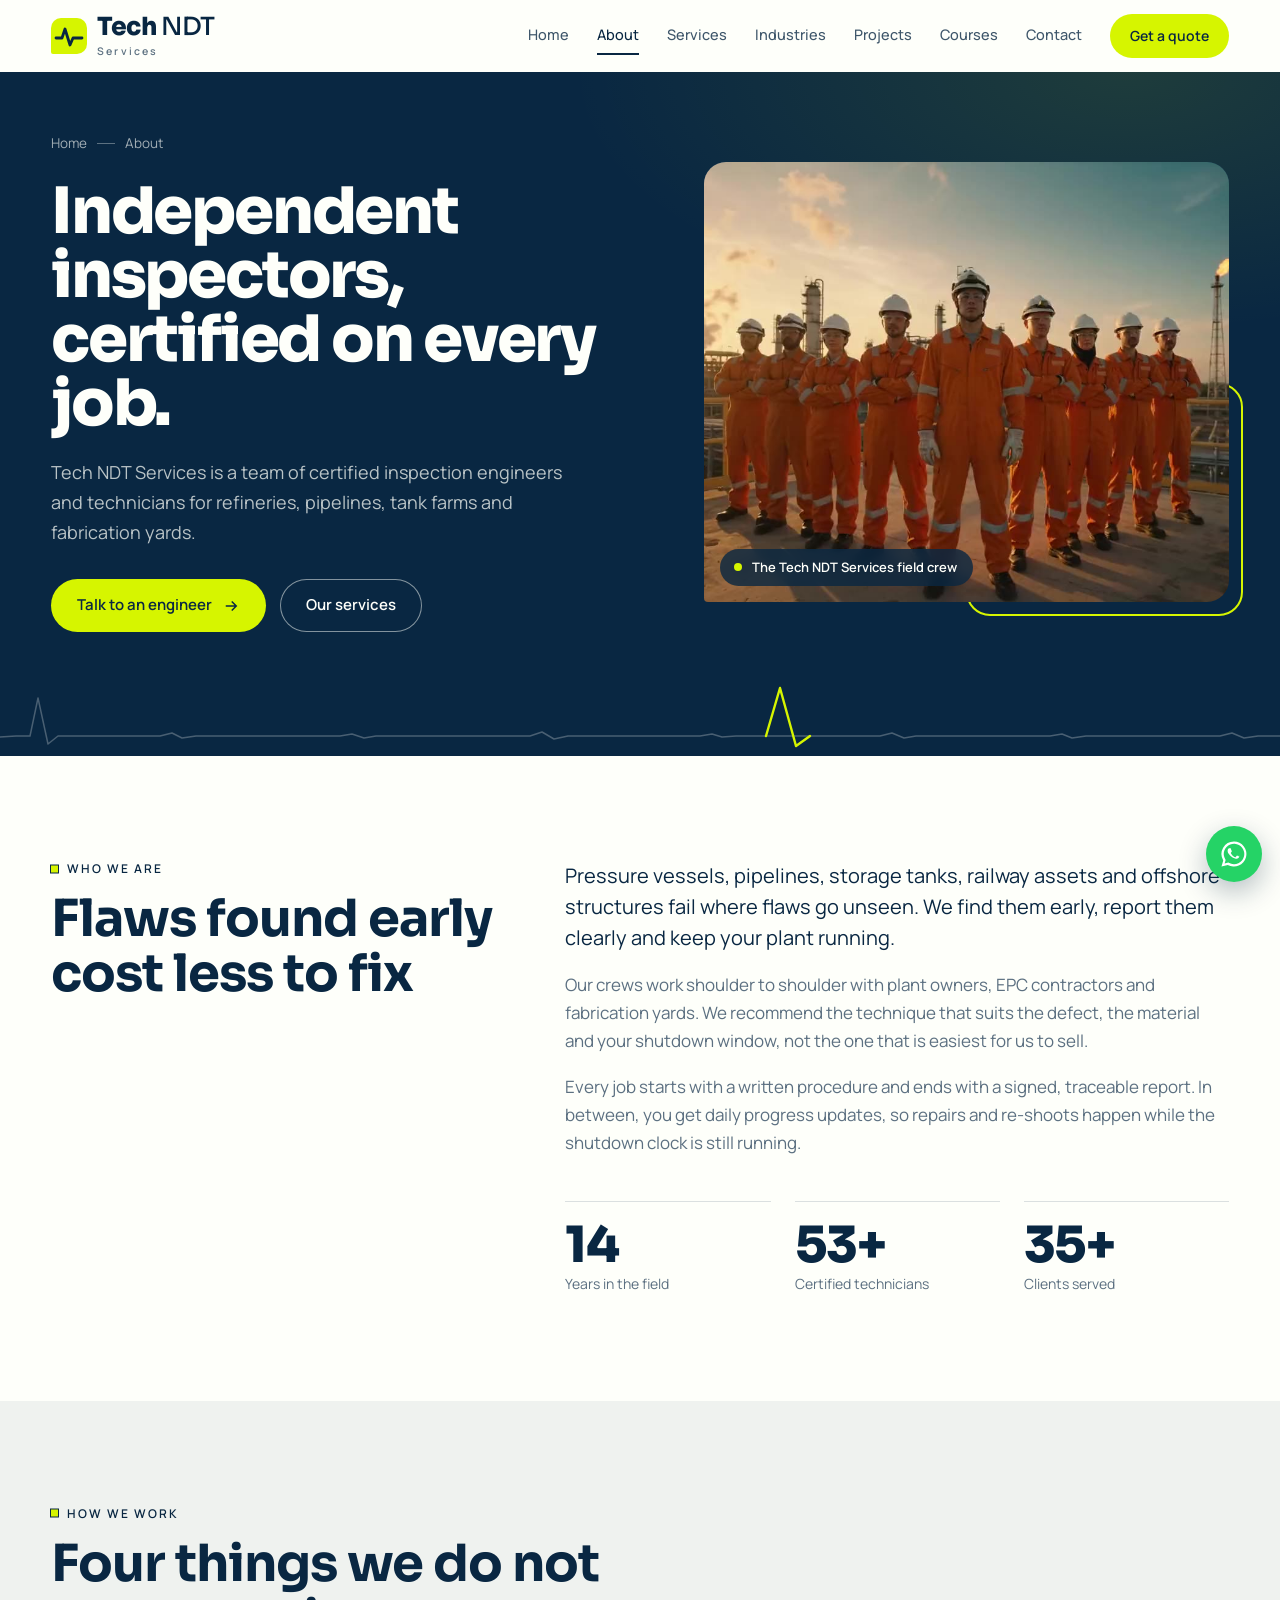
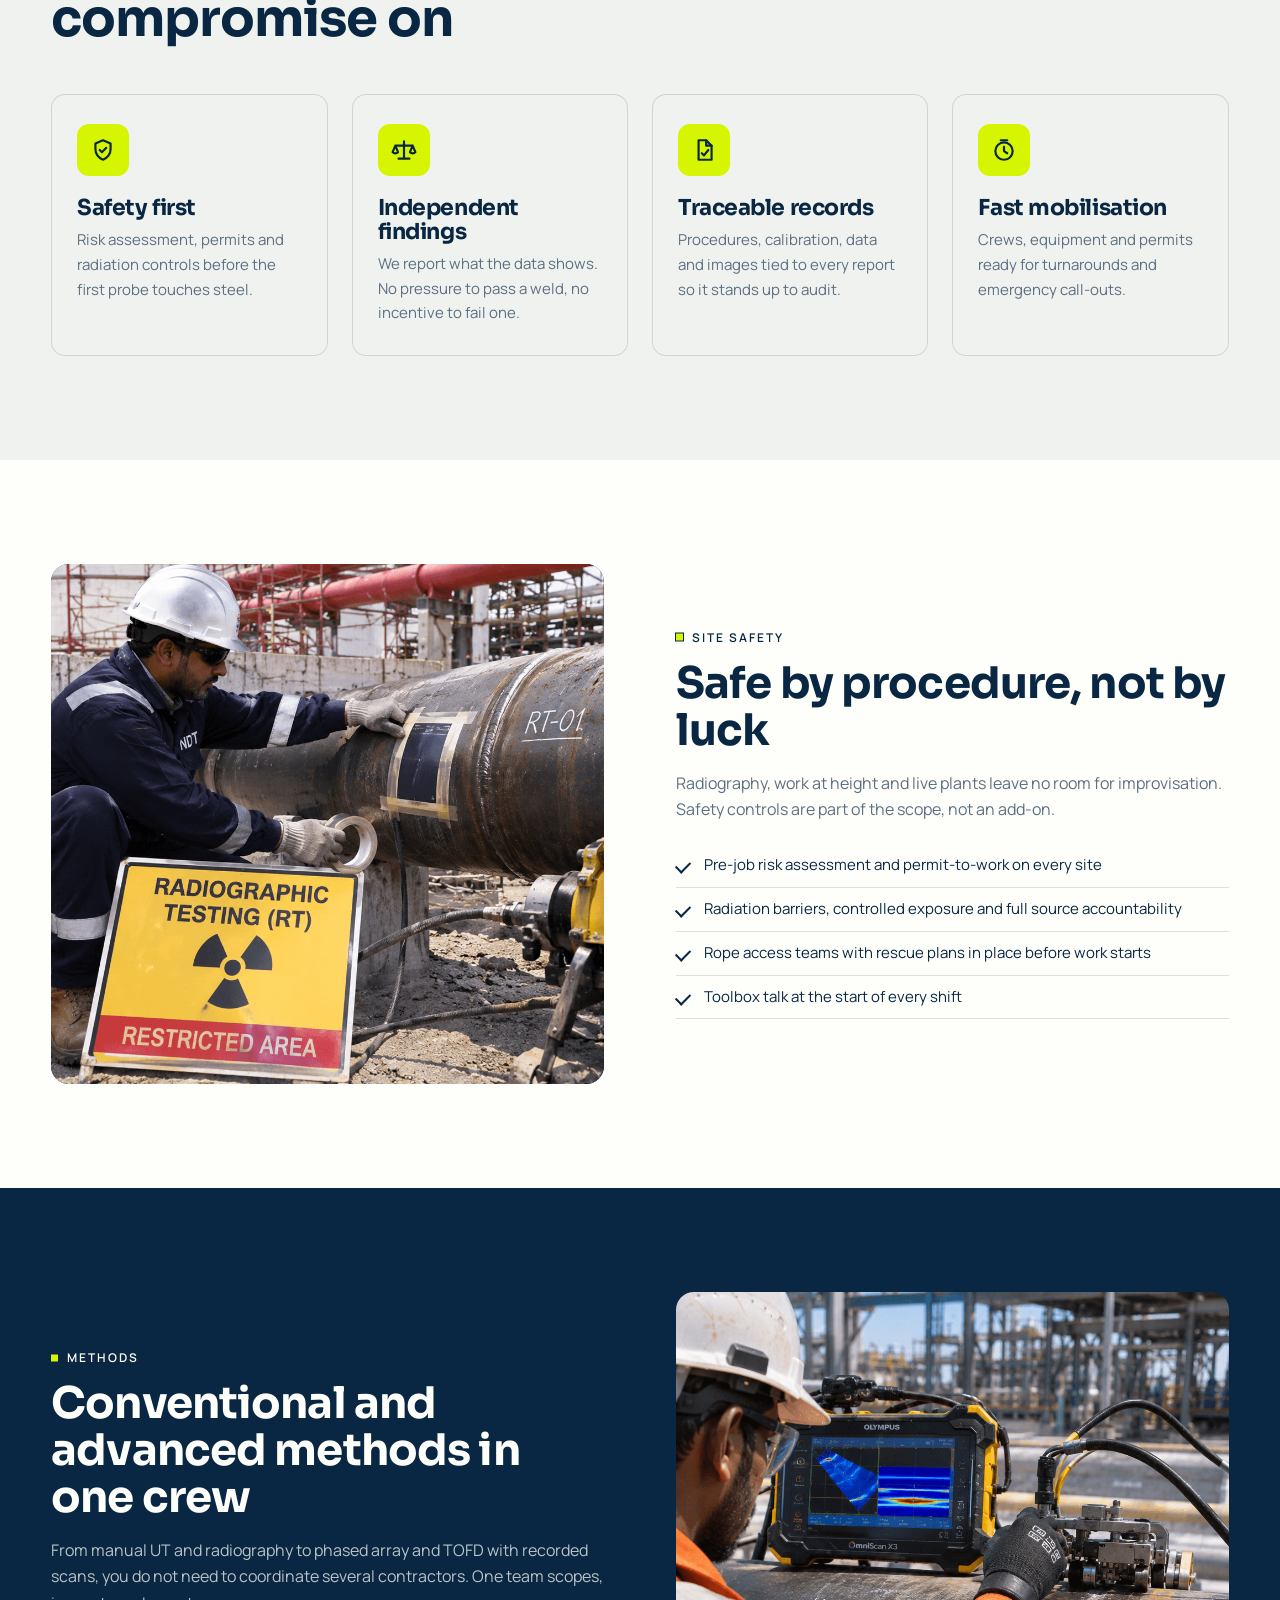
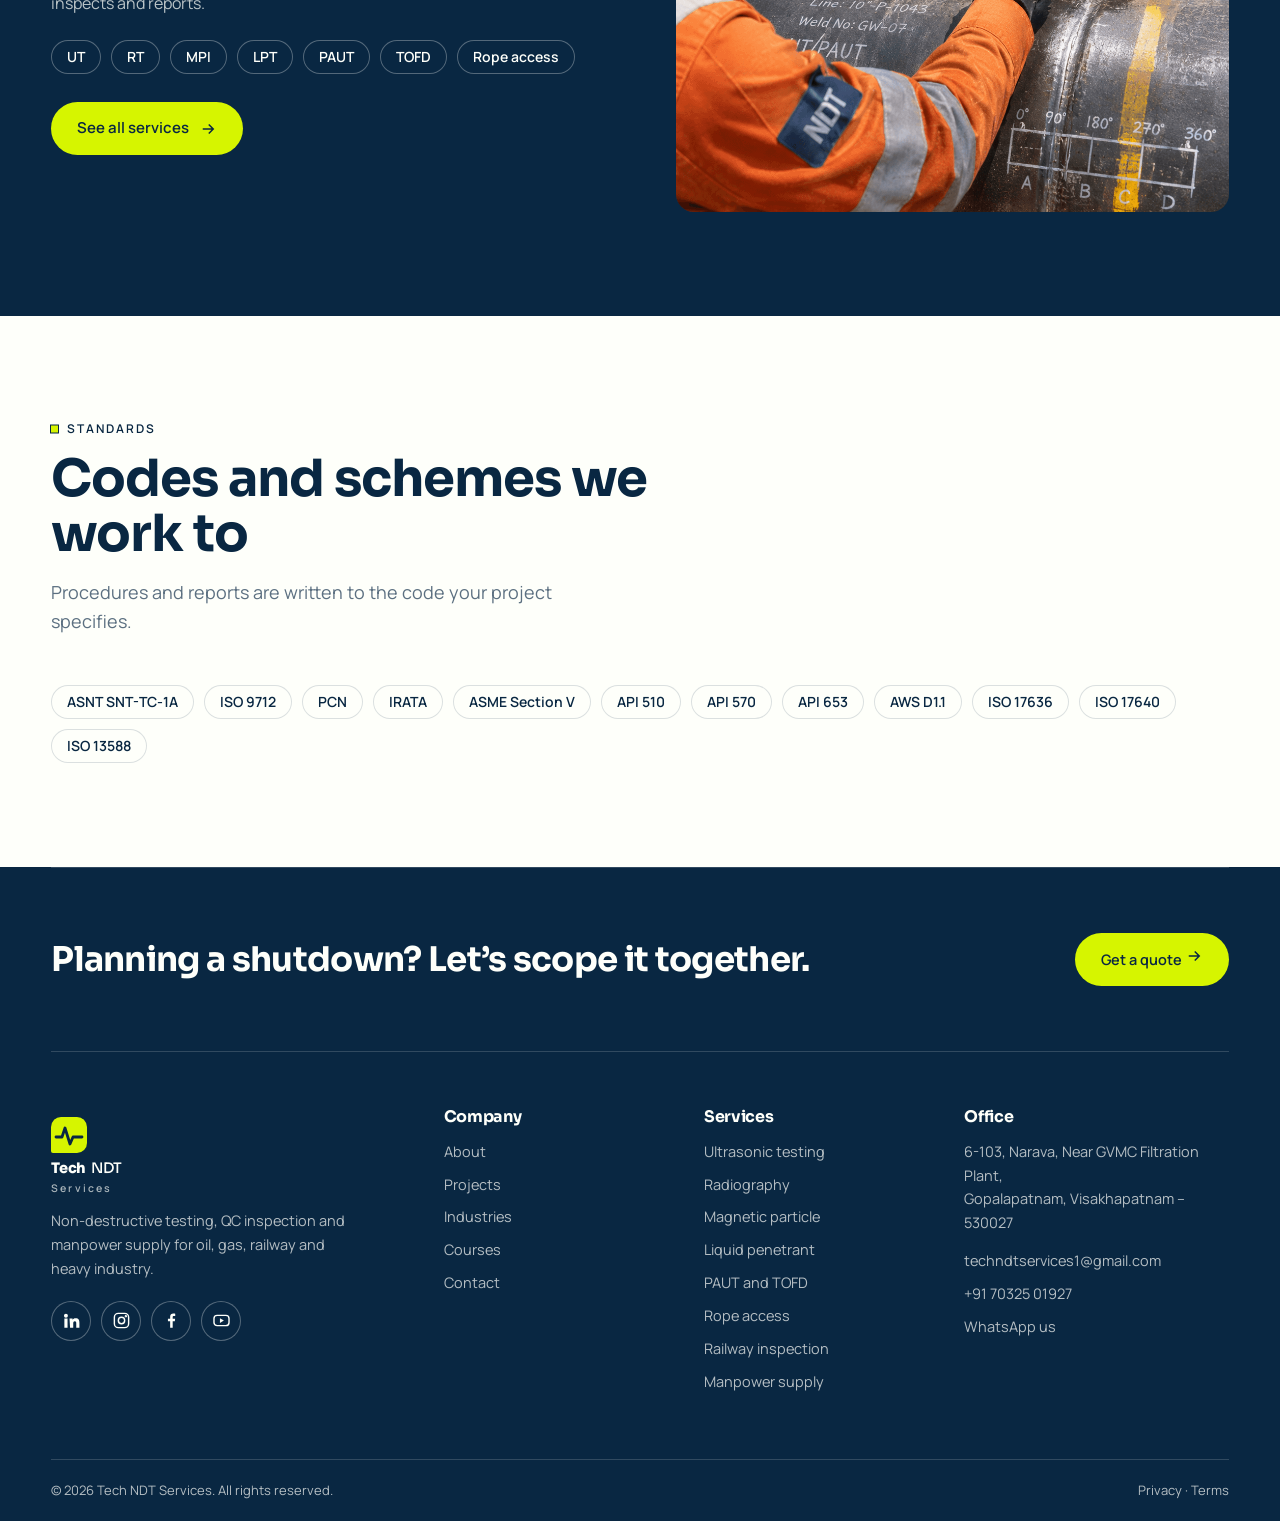
==== about.html @ c0dad872 "Add files via upload" ====
<!DOCTYPE html>
<html lang="en">
<head>
<meta charset="UTF-8">
<meta name="viewport" content="width=device-width, initial-scale=1">
<title>About | Tech NDT Services</title>
<meta name="description" content="Tech NDT Services is a team of certified NDT inspectors serving refineries, pipelines, tanks and fabrication yards across India.">
<link rel="preconnect" href="https://fonts.googleapis.com"><link rel="preconnect" href="https://fonts.gstatic.com" crossorigin>
<link href="https://fonts.googleapis.com/css2?family=Sora:wght@500;600;700;800&family=Manrope:wght@400;500;600;700&display=swap" rel="stylesheet">
<link rel="icon" type="image/svg+xml" href="assets/logo-mark.svg">
<link rel="stylesheet" href="styles.css">
<link rel="stylesheet" href="pages.css">
</head>
<body class="inner">
<header class="header" id="header">
  <div class="container header__in">
    <a href="index.html" class="logo" aria-label="Tech NDT Services"><svg class="logo__mark" viewBox="0 0 36 36" aria-hidden="true"><path d="M5 20h6l3-9 5 16 3-7h9"/></svg><span class="logo__t"><span class="logo__n">Tech<b>NDT</b></span><small>Services</small></span></a>
    <div class="nav__scrim" id="scrim"></div>
    <nav class="nav" id="nav" aria-label="Main"><div class="nav__top">Menu</div><a href="index.html">Home</a><a href="about.html" class="active">About</a><a href="services.html">Services</a><a href="industries.html">Industries</a><a href="projects.html">Projects</a><a href="courses.html">Courses</a><a href="contact.html">Contact</a><div class="nav__foot"><a class="btn" href="https://wa.me/917032501927?text=Hello%20Tech%20NDT%20Services%2C%20I%20would%20like%20a%20quote%20for%20an%20NDT%20inspection.%20Please%20contact%20me%20to%20discuss%20the%20scope." target="_blank" rel="noopener"><svg viewBox="0 0 24 24" aria-hidden="true"><path d="M12 2a10 10 0 0 0-8.6 15.1L2 22l5-1.3A10 10 0 1 0 12 2zm0 18.2a8.2 8.2 0 0 1-4.2-1.2l-.3-.2-3 .8.8-2.9-.2-.3A8.2 8.2 0 1 1 12 20.2zm4.5-6.1c-.2-.1-1.5-.7-1.7-.8-.2-.1-.4-.1-.6.1l-.8 1c-.1.2-.3.2-.5.1-.7-.4-1.5-.7-2.3-1.6-.6-.7-1-1.4-1.1-1.6-.1-.2 0-.4.1-.5l.4-.5c.1-.1.2-.3.2-.4.1-.2 0-.3 0-.4l-.8-1.8c-.2-.5-.4-.4-.6-.4h-.5c-.2 0-.4.1-.6.3-.2.2-.8.8-.8 1.9s.8 2.2.9 2.3c.1.2 1.6 2.4 3.9 3.4 1.4.6 1.9.6 2.6.5.4-.1 1.5-.6 1.7-1.2.2-.6.2-1.1.1-1.2l-.5-.3z"/></svg> Chat on WhatsApp</a><a class="nav__call" href="tel:+917032501927">Call +91 70325 01927</a><small>Visakhapatnam. Mon to Sat, 9:00 to 18:00</small></div></nav>
    <a href="https://wa.me/917032501927?text=Hello%20Tech%20NDT%20Services%2C%20I%20would%20like%20a%20quote%20for%20an%20NDT%20inspection.%20Please%20contact%20me%20to%20discuss%20the%20scope." target="_blank" rel="noopener" class="btn btn--sm">Get a quote</a>
    <button class="burger" id="burger" aria-label="Open menu" aria-expanded="false" aria-controls="nav"><span></span><span></span><span></span></button>
  </div>
</header>
<section class="pg dark">
  <div class="container pg__in">
    <div>
      <nav class="crumbs" aria-label="Breadcrumb"><a href="index.html">Home</a><i></i><span>About</span></nav>
      <h1>Independent inspectors, certified on every job.</h1>
      <p class="lead">Tech NDT Services is a team of certified inspection engineers and technicians for refineries, pipelines, tank farms and fabrication yards.</p>
      <div class="pg__cta"><a href="https://wa.me/917032501927?text=Hello%20Tech%20NDT%20Services%2C%20I%20would%20like%20to%20talk%20to%20an%20engineer%20about%20our%20inspection%20requirement." target="_blank" rel="noopener" class="btn">Talk to an engineer <svg viewBox="0 0 24 24"><path d="M5 12h14M13 6l6 6-6 6"/></svg></a><a href="services.html" class="btn btn--ghost">Our services</a></div>
    </div>
    <figure class="pg__media"><div class="pg__img"><img src="assets/hero-poster.jpg" alt="The Tech NDT Services field crew in orange coveralls on a refinery platform" style="--pos:center 40%"></div><figcaption>The Tech NDT Services field crew</figcaption></figure>
  </div>
  <svg class="pg__wave" viewBox="0 0 1440 76" preserveAspectRatio="xMidYMax slice" aria-hidden="true">
    <path class="base" pathLength="1" d="M0 56 L60 56 L70 54 L80 57 L96 56 L110 56 L118 18 L128 64 L138 56 L240 56 L252 53 L262 58 L276 56 L420 56 L432 54 L444 58 L456 56 L610 56 L622 52 L634 59 L648 56 L780 56 L792 54 L802 57 L816 56 L960 56 L972 53 L984 58 L996 56 L1130 56 L1142 54 L1152 58 L1166 56 L1300 56 L1312 53 L1324 58 L1338 56 L1440 56"/>
    <path class="spike" pathLength="1" d="M846 56 L860 8 L876 66 L890 56"/>
  </svg>
</section>

<section>
  <div class="container story">
    <div class="story__h"><span class="eyebrow">Who we are</span><h2>Flaws found early cost less to fix</h2></div>
    <div class="prose">
      <p>Pressure vessels, pipelines, storage tanks, railway assets and offshore structures fail where flaws go unseen. We find them early, report them clearly and keep your plant running.</p>
      <p>Our crews work shoulder to shoulder with plant owners, EPC contractors and fabrication yards. We recommend the technique that suits the defect, the material and your shutdown window, not the one that is easiest for us to sell.</p>
      <p>Every job starts with a written procedure and ends with a signed, traceable report. In between, you get daily progress updates, so repairs and re-shoots happen while the shutdown clock is still running.</p>
      <div class="facts">
        <div><b data-count="15">0</b><span>Years in the field</span></div>
        <div><b data-count="60" data-suffix="+">0</b><span>Certified technicians</span></div>
        <div><b data-count="40" data-suffix="+">0</b><span>Clients served</span></div>
      </div>
    </div>
  </div>
</section>

<section class="soft">
  <div class="container">
    <div class="sec-head"><div><span class="eyebrow">How we work</span><h2>Four things we do not compromise on</h2></div></div>
    <div class="vals">
      <article class="val"><div class="val__ic"><svg viewBox="0 0 24 24"><path d="M12 3l7 3v5c0 5-3 8-7 10-4-2-7-5-7-10V6z"/><path d="M9 12l2 2 4-4"/></svg></div><h3>Safety first</h3><p>Risk assessment, permits and radiation controls before the first probe touches steel.</p></article>
      <article class="val"><div class="val__ic"><svg viewBox="0 0 24 24"><path d="M12 4v16M7 20h10M4 8h16M4 8l-2.5 6a3.5 3.5 0 0 0 5 0zM20 8l-2.5 6a3.5 3.5 0 0 0 5 0z"/></svg></div><h3>Independent findings</h3><p>We report what the data shows. No pressure to pass a weld, no incentive to fail one.</p></article>
      <article class="val"><div class="val__ic"><svg viewBox="0 0 24 24"><path d="M7 3h7l5 5v13H7z"/><path d="M14 3v5h5M10 15l2 2 4-5"/></svg></div><h3>Traceable records</h3><p>Procedures, calibration, data and images tied to every report so it stands up to audit.</p></article>
      <article class="val"><div class="val__ic"><svg viewBox="0 0 24 24"><circle cx="12" cy="13" r="8"/><path d="M12 9v4l3 2M9 3h6"/></svg></div><h3>Fast mobilisation</h3><p>Crews, equipment and permits ready for turnarounds and emergency call-outs.</p></article>
    </div>
  </div>
</section>

<section>
  <div class="container split">
    <div class="split__img"><img src="assets/service-2.png" alt="Inspector placing film on a pipe weld beside a radiographic testing restricted-area sign" loading="lazy" style="--pos:center"></div>
    <div>
      <span class="eyebrow">Site safety</span>
      <h2>Safe by procedure, not by luck</h2>
      <p>Radiography, work at height and live plants leave no room for improvisation. Safety controls are part of the scope, not an add-on.</p>
      <ul class="ticks" style="margin-top:22px">
        <li>Pre-job risk assessment and permit-to-work on every site</li>
        <li>Radiation barriers, controlled exposure and full source accountability</li>
        <li>Rope access teams with rescue plans in place before work starts</li>
        <li>Toolbox talk at the start of every shift</li>
      </ul>
    </div>
  </div>
</section>

<section class="dark">
  <div class="container split split--rev">
    <div class="split__img"><img src="assets/project-2.png" alt="Technician reviewing phased array scan data beside a crawler on a pipe weld" loading="lazy" style="--pos:center 35%"></div>
    <div>
      <span class="eyebrow">Methods</span>
      <h2>Conventional and advanced methods in one crew</h2>
      <p>From manual UT and radiography to phased array and TOFD with recorded scans, you do not need to coordinate several contractors. One team scopes, inspects and reports.</p>
      <div class="chips"><span class="chip">UT</span><span class="chip">RT</span><span class="chip">MPI</span><span class="chip">LPT</span><span class="chip">PAUT</span><span class="chip">TOFD</span><span class="chip">Rope access</span></div>
      <p style="margin-top:28px"><a href="services.html" class="btn">See all services <svg viewBox="0 0 24 24"><path d="M5 12h14M13 6l6 6-6 6"/></svg></a></p>
    </div>
  </div>
</section>

<section>
  <div class="container">
    <div class="sec-head"><div><span class="eyebrow">Standards</span><h2>Codes and schemes we work to</h2><p class="lead">Procedures and reports are written to the code your project specifies.</p></div></div>
    <div class="chips">
      <span class="chip">ASNT SNT-TC-1A</span><span class="chip">ISO 9712</span><span class="chip">PCN</span><span class="chip">IRATA</span>
      <span class="chip">ASME Section V</span><span class="chip">API 510</span><span class="chip">API 570</span><span class="chip">API 653</span>
      <span class="chip">AWS D1.1</span><span class="chip">ISO 17636</span><span class="chip">ISO 17640</span><span class="chip">ISO 13588</span>
    </div>
  </div>
</section>

<footer class="footer">
  <div class="container">
    <div class="footer__cta"><h3>Planning a shutdown? Let’s scope it together.</h3><a href="https://wa.me/917032501927?text=Hello%20Tech%20NDT%20Services%2C%20I%20would%20like%20a%20quote%20for%20an%20NDT%20inspection.%20Please%20contact%20me%20to%20discuss%20the%20scope." target="_blank" rel="noopener" class="btn">Get a quote <svg viewBox="0 0 24 24"><path d="M5 12h14M13 6l6 6-6 6"/></svg></a></div>
    <div class="footer__in">
      <div><a href="index.html" class="logo" aria-label="Tech NDT Services"><svg class="logo__mark" viewBox="0 0 36 36" aria-hidden="true"><path d="M5 20h6l3-9 5 16 3-7h9"/></svg><span class="logo__t"><span class="logo__n">Tech<b>NDT</b></span><small>Services</small></span></a><p>Non-destructive testing, QC inspection and manpower supply for oil, gas, railway and heavy industry.</p><div class="soc"><a href="#" data-social="linkedin" target="_blank" rel="noopener" aria-label="LinkedIn"><svg viewBox="0 0 24 24"><path d="M4.98 3.5a2.5 2.5 0 1 1 0 5 2.5 2.5 0 0 1 0-5zM3 9.5h4V21H3zM9.5 9.5h3.8v1.6c.6-1 1.9-1.9 3.9-1.9 4 0 4.8 2.6 4.8 6V21h-4v-5.1c0-1.3 0-2.9-1.8-2.9s-2 1.4-2 2.8V21h-4z"/></svg></a><a href="#" data-social="instagram" target="_blank" rel="noopener" aria-label="Instagram"><svg class="s" viewBox="0 0 24 24"><rect x="3" y="3" width="18" height="18" rx="5"/><circle cx="12" cy="12" r="4"/><circle cx="17.5" cy="6.5" r=".6" fill="currentColor"/></svg></a><a href="#" data-social="facebook" target="_blank" rel="noopener" aria-label="Facebook"><svg viewBox="0 0 24 24"><path d="M13.5 21v-8h2.7l.4-3.2h-3.1V7.8c0-.9.3-1.5 1.6-1.5h1.6V3.4c-.3 0-1.3-.1-2.4-.1-2.4 0-4 1.4-4 4.1v2.4H7.5V13h2.8v8z"/></svg></a><a href="#" data-social="youtube" target="_blank" rel="noopener" aria-label="YouTube"><svg class="s" viewBox="0 0 24 24"><rect x="2.5" y="5.5" width="19" height="13" rx="4"/><path d="M10 9l5 3-5 3z" fill="currentColor" stroke="none"/></svg></a></div></div>
      <div><h4>Company</h4><a href="about.html">About</a><a href="projects.html">Projects</a><a href="industries.html">Industries</a><a href="courses.html">Courses</a><a href="contact.html">Contact</a></div>
      <div><h4>Services</h4><a href="services.html#ut">Ultrasonic testing</a><a href="services.html#rt">Radiography</a><a href="services.html#mpi">Magnetic particle</a><a href="services.html#lpt">Liquid penetrant</a><a href="services.html#paut">PAUT and TOFD</a><a href="services.html#rope">Rope access</a><a href="services.html#railway">Railway inspection</a><a href="services.html#manpower">Manpower supply</a></div>
      <div><h4>Office</h4><p>6-103, Narava, Near GVMC Filtration Plant,<br>Gopalapatnam, Visakhapatnam – 530027</p><p><a href="mailto:techndtservices1@gmail.com">techndtservices1@gmail.com</a><a href="tel:+917032501927">+91 70325 01927</a><a href="https://wa.me/917032501927?text=Hello%20Tech%20NDT%20Services%2C%20I%20would%20like%20to%20enquire." target="_blank" rel="noopener">WhatsApp us</a></p></div>
    </div>
    <div class="footer__bot"><span>&copy; <span id="yr"></span> Tech NDT Services. All rights reserved.</span><span>Privacy &middot; Terms</span></div>
  </div>
</footer>
<a class="wa" href="https://wa.me/917032501927?text=Hello%20Tech%20NDT%20Services%2C%20I%20would%20like%20to%20enquire." target="_blank" rel="noopener" aria-label="Chat on WhatsApp"><svg viewBox="0 0 24 24" aria-hidden="true"><path d="M12 2a10 10 0 0 0-8.6 15.1L2 22l5-1.3A10 10 0 1 0 12 2zm0 18.2a8.2 8.2 0 0 1-4.2-1.2l-.3-.2-3 .8.8-2.9-.2-.3A8.2 8.2 0 1 1 12 20.2zm4.5-6.1c-.2-.1-1.5-.7-1.7-.8-.2-.1-.4-.1-.6.1l-.8 1c-.1.2-.3.2-.5.1-.7-.4-1.5-.7-2.3-1.6-.6-.7-1-1.4-1.1-1.6-.1-.2 0-.4.1-.5l.4-.5c.1-.1.2-.3.2-.4.1-.2 0-.3 0-.4l-.8-1.8c-.2-.5-.4-.4-.6-.4h-.5c-.2 0-.4.1-.6.3-.2.2-.8.8-.8 1.9s.8 2.2.9 2.3c.1.2 1.6 2.4 3.9 3.4 1.4.6 1.9.6 2.6.5.4-.1 1.5-.6 1.7-1.2.2-.6.2-1.1.1-1.2l-.5-.3z"/></svg></a>
<script src="page.js"></script>
</body>
</html>
---- styles.css ----
/* PHOTOS: image paths are in index.html (<img src="assets/...">). Images always fill their box (cover).
   Focal point: add style="--pos:center top" on the <img>. */
/* NDT Tech — three colours: ink (navy), signal orange (from the crew's coveralls), paper.
   Photos: drop files into /assets with these names — about-1.jpg, about-2.jpg, project-1..3.jpg, insight-1..3.jpg */
:root{--ink:#092742;--or:#D6F500;--paper:#FEFFFA;
--line:color-mix(in srgb,var(--ink) 14%,transparent);--mut:color-mix(in srgb,var(--ink) 66%,var(--paper));
--hh:72px;--h:'Sora',system-ui,sans-serif;--b:'Manrope',system-ui,sans-serif}
*{box-sizing:border-box;margin:0;padding:0}
html{scroll-behavior:smooth}
body{font-family:var(--b);color:var(--ink);background:var(--paper);line-height:1.65;-webkit-font-smoothing:antialiased}
img,video{max-width:100%;display:block}a{color:inherit;text-decoration:none}ul,ol{list-style:none}
button{font:inherit;cursor:pointer;border:0;background:none;color:inherit}
:focus-visible{outline:2px solid var(--or);outline-offset:3px}
.container{width:min(1180px,92%);margin-inline:auto}
h1,h2,h3,h4{font-family:var(--h);line-height:1.08;letter-spacing:-.02em;font-weight:700}
h2{font-size:clamp(32px,4vw,52px)}h3{font-size:22px}
section{padding:104px 0}
.lead{font-size:18px;color:var(--mut);max-width:560px;margin-top:16px}
.dark{background:var(--ink);color:var(--paper)}.dark .lead,.dark p{color:color-mix(in srgb,var(--paper) 72%,var(--ink))}

.btn{display:inline-flex;align-items:center;gap:10px;background:var(--or);color:var(--ink);font-weight:600;font-size:15px;padding:14px 26px;border-radius:999px;transition:.25s}
.btn svg{width:18px;height:18px;fill:none;stroke:currentColor;stroke-width:2;transition:.25s}
.btn:hover{background:var(--ink);color:var(--paper)}.dark .btn:hover,.hero .btn:hover,.footer .btn:hover{background:var(--paper);color:var(--ink)}.btn:hover svg{transform:translateX(4px)}
.btn--sm{padding:10px 20px;font-size:14px}
.btn--ghost{background:transparent;color:var(--paper);box-shadow:inset 0 0 0 1px color-mix(in srgb,var(--paper) 50%,transparent)}
.btn--ghost:hover{background:var(--paper);color:var(--ink)}

/* Header */
.header{position:sticky;top:0;z-index:50;background:var(--paper);color:var(--ink);transition:.3s}
.header.scrolled{box-shadow:0 8px 24px color-mix(in srgb,var(--ink) 10%,transparent)}
.header__in{display:flex;align-items:center;gap:28px;height:var(--hh)}
.logo{display:flex;align-items:center;gap:10px;font-family:var(--h);font-size:25px;font-weight:800;letter-spacing:-.02em}
.logo b{font-weight:500;margin-left:5px}
.logo__mark{width:36px;height:36px;flex:none;background:var(--or);border-radius:10px 10px 10px 2px}
.logo__mark path{fill:none;stroke:var(--ink);stroke-width:2.8;stroke-linecap:round;stroke-linejoin:round}
.logo__t{display:flex;flex-direction:column;line-height:1}
.logo__t small{font:600 10.5px var(--b);letter-spacing:.2em;margin-top:5px;opacity:.65}
.nav{display:flex;gap:28px;margin-left:auto}
.nav a{font-size:14.5px;font-weight:500;opacity:.78;transition:.2s;padding:6px 0;border-bottom:2px solid transparent}
.nav a:hover,.nav a.active{opacity:1;border-color:var(--ink)}
.burger{display:none;width:42px;height:42px;flex-direction:column;gap:6px;justify-content:center;align-items:center}
.burger span{width:22px;height:2px;background:var(--ink)}

/* Shared blocks */
.eyebrow{display:block;font:600 12px var(--b);letter-spacing:2px;text-transform:uppercase;margin-bottom:14px;padding-left:16px;position:relative}
.eyebrow::before{content:'';position:absolute;left:0;top:50%;width:7px;height:7px;background:var(--or);box-shadow:0 0 0 1px var(--ink);transform:translateY(-50%)}
.dark .eyebrow::before,.banner .eyebrow::before{box-shadow:none}
.grid-3{display:grid;grid-template-columns:repeat(3,1fr);gap:24px}
.grid-4{display:grid;grid-template-columns:repeat(4,1fr);gap:24px}
.sec-head{display:flex;justify-content:space-between;align-items:flex-end;gap:24px;margin-bottom:48px}
.sec-head h2{max-width:660px}
.reveal{opacity:0;transform:translateY(20px);transition:opacity .7s,transform .7s}.reveal.in{opacity:1;transform:none}
.ph{overflow:hidden;background:linear-gradient(135deg,#1c4468,#092742);border-radius:14px}
.ph img,.svc__img img{position:absolute;inset:0;width:100%;height:100%;object-fit:cover;object-position:var(--pos,center)}

/* Trust row */
.trust{padding:0}.trust .grid-3{padding-top:64px}
.trust article{background:color-mix(in srgb,var(--ink) 6%,var(--paper));border-radius:14px;padding:30px 28px;transition:.3s}.trust article:hover{background:var(--paper);box-shadow:0 18px 40px color-mix(in srgb,var(--ink) 14%,transparent);transform:translateY(-6px)}
.trust p{color:var(--mut);font-size:15px;margin-top:8px}

/* About */
.about__in{display:grid;grid-template-columns:1fr 1.1fr;gap:72px;align-items:center}
.about__media{position:relative;height:540px}
.about__media .ph{position:absolute}.ph--a{left:0;top:0;width:60%;height:72%}
.ph--b{right:0;bottom:0;width:62%;height:62%;border:8px solid var(--paper)}
.badge-exp{position:absolute;left:calc(38% + 28px);bottom:28px;background:var(--or);padding:18px 22px;border-radius:14px;display:flex;align-items:center;gap:12px;z-index:2}
.badge-exp b{font-family:var(--h);font-size:52px;line-height:1}.badge-exp span{font-size:13px;font-weight:600;line-height:1.3}
.about__text p{color:var(--mut);margin-top:16px}
.ticks{margin:22px 0 28px}.ticks li{padding:9px 0 9px 28px;border-bottom:1px solid var(--line);position:relative;font-size:15px}
.ticks li::before{content:"";position:absolute;left:0;top:17px;width:12px;height:7px;border-left:2px solid var(--ink);border-bottom:2px solid var(--ink);transform:rotate(-45deg)}

/* Services */
.soft{background:color-mix(in srgb,var(--ink) 6%,var(--paper))}
.svc__img{position:relative;overflow:hidden;height:170px;background-size:cover;background-position:var(--pos,center);background-repeat:no-repeat;background:linear-gradient(135deg,#1c4468,#092742);border-radius:14px 14px 0 0}

.arrows{display:flex;gap:10px}.arrows button{width:46px;height:46px;border-radius:50%;box-shadow:inset 0 0 0 1px var(--line);font-size:19px;transition:.25s}
.arrows button:hover{background:var(--ink);color:var(--paper)}
.slider{display:flex;gap:20px;overflow-x:auto;scroll-snap-type:x mandatory;scrollbar-width:none}
.slider::-webkit-scrollbar{display:none}
.svc{flex:0 0 calc((100% - 40px)/3);scroll-snap-align:start;border:1px solid var(--line);border-radius:14px;background:var(--paper);transition:.3s;display:flex;flex-direction:column;overflow:hidden}
.svc h3{padding:16px 24px 0}
.svc:hover{background:var(--ink);color:var(--paper)}
.svc:hover p,.svc:hover .std{color:color-mix(in srgb,var(--paper) 70%,var(--ink))}
.svc{position:relative}.svc__ic{width:56px;height:56px;margin:-28px 0 0 24px;position:relative;background:var(--paper);border-radius:12px;display:grid;place-items:center;box-shadow:0 6px 18px color-mix(in srgb,var(--ink) 16%,transparent)}
.svc__ic svg{width:28px;height:28px;fill:none;stroke:var(--ink);stroke-width:2.2;stroke-linecap:round;stroke-linejoin:round}
.svc__n{position:absolute;right:20px;top:190px;font:800 46px var(--h);color:color-mix(in srgb,var(--ink) 10%,transparent);transition:.3s}.svc:hover .svc__n{color:color-mix(in srgb,var(--paper) 16%,transparent)}
.svc p{font-size:15px;color:var(--mut);padding:0 24px;margin:10px 0 18px}
.svc .std{font-size:13px;font-weight:600;color:var(--mut);border-top:1px solid var(--line);padding-top:14px;margin:auto 24px 22px}

/* Process (a true sequence, so it is numbered) */
.steps{display:grid;grid-template-columns:repeat(4,1fr);gap:24px;counter-reset:s}
.steps li{counter-increment:s;border-top:1px solid color-mix(in srgb,currentColor 22%,transparent);padding-top:22px}
.steps li::before{content:counter(s);display:grid;place-items:center;width:34px;height:34px;border-radius:50%;background:var(--or);color:var(--ink);font-weight:700;margin-bottom:18px}
.steps p{font-size:15px;margin-top:8px;color:var(--mut)}

/* Banner */
.banner{background-color:var(--ink);position:relative;overflow:hidden;padding:110px 0}
.banner::before{content:"";position:absolute;inset:0;z-index:1;background:linear-gradient(90deg,rgba(9,39,66,.94),rgba(9,39,66,.6))}
.banner__img{position:absolute;inset:0;width:100%;height:100%;object-fit:cover;object-position:var(--pos,center)}
.banner__in{position:relative;z-index:2;display:flex;align-items:center;justify-content:space-between;gap:30px;flex-wrap:wrap}.banner h2{max-width:640px}
/* Stats */
.stats{padding:72px 0}
.stat b{color:#fff;font-family:var(--h);font-size:64px;font-weight:800;display:block;line-height:1;letter-spacing:-.03em}
.stat span{font-size:14px;color:#fff}

/* Industries */
.ind{padding:30px 26px;border-radius:14px;box-shadow:inset 0 0 0 1px var(--line);transition:.3s}

.ind span{font:800 40px var(--h);color:color-mix(in srgb,var(--ink) 14%,transparent);transition:.3s}
.ind:hover{background:var(--ink);color:var(--paper);transform:translateY(-6px)}.ind:hover span{color:var(--or)}.ind:hover p{color:color-mix(in srgb,var(--paper) 72%,var(--ink))}
.ind p{font-size:15px;color:var(--mut);margin-top:8px}

/* Projects */
.proj-grid{display:grid;grid-template-columns:1.3fr 1fr 1fr;gap:20px}
.proj{position:relative;height:440px;overflow:hidden;border-radius:14px}
.proj .ph{position:absolute;inset:0;border-radius:0;transition:transform .8s}.proj:hover .ph{transform:scale(1.05)}
.proj::after{content:"";position:absolute;inset:0;background:linear-gradient(0deg,rgba(9,39,66,.92),rgba(9,39,66,.25) 60%,transparent)}
.proj__tag{position:absolute;left:22px;right:22px;bottom:22px;z-index:2;color:#fff}
.proj__tag h3{font-size:24px}.proj__tag p{font-size:14px;color:#d6d3cd;margin-top:6px}

/* Testimonials */
.testi__box{max-width:860px;min-height:220px}
.testi blockquote{display:none;font-family:var(--h);font-size:clamp(22px,2.6vw,32px);line-height:1.3;letter-spacing:-.01em;font-weight:500}
.testi blockquote.on{display:block;animation:fade .6s both}
.testi cite{display:block;margin-top:20px;font:600 14px var(--b);color:var(--mut)}
.dots{display:flex;gap:8px;margin-top:28px}.dots button{width:30px;height:4px;border-radius:4px;background:var(--line)}.dots button.on{background:var(--ink)}
@keyframes fade{from{opacity:0;transform:translateY(8px)}}

/* Insights + FAQ */
.post .ph{height:210px;margin-bottom:18px}
.post small{color:var(--mut);font-size:13px}.post h3{font-size:24px;margin:6px 0 10px}
details{border-bottom:1px solid var(--line)}summary{cursor:pointer;list-style:none;font-weight:600;padding:14px 0;display:flex;justify-content:space-between;gap:12px}
summary::-webkit-details-marker{display:none}summary::after{content:"+";color:var(--or);font-size:22px;line-height:1}
details[open] summary::after{content:"\2212"}
details p{color:var(--mut);font-size:15px;padding:0 0 16px}
.post ul{padding:0 0 14px}.post li{font-size:14.5px;color:var(--mut);padding:5px 0 5px 18px;position:relative}.post li::before{content:"";position:absolute;left:0;top:14px;width:7px;height:2px;background:var(--or)}
.faq{display:grid;grid-template-columns:.8fr 1.2fr;gap:72px;margin-top:88px}

/* Contact */
.contact__in{display:grid;grid-template-columns:1fr 1.1fr;gap:72px;align-items:start}
.info{margin-top:28px}.info li{display:flex;gap:18px;padding:16px 0;border-top:1px solid color-mix(in srgb,var(--paper) 18%,transparent);font-size:16px}
.info b{width:84px;color:var(--or);font-weight:600;flex:none}
.form{background:var(--paper);color:var(--ink);padding:36px;border-radius:20px;display:grid;grid-template-columns:1fr 1fr;gap:14px}
.form .full,.form textarea,.form button,.form__ok{grid-column:1/-1}
.form input,.form select,.form textarea{width:100%;padding:14px 16px;border:1px solid var(--line);border-radius:10px;font:inherit;background:#fff;color:var(--ink);outline:0;transition:.2s}
.form input:focus,.form select:focus,.form textarea:focus{border-color:var(--ink);box-shadow:0 0 0 3px color-mix(in srgb,var(--ink) 15%,transparent)}
.form .err{border-color:#d33}.form button{justify-content:center}
.form__ok{color:var(--ink)!important;font-weight:600;margin:0!important}

/* Footer */
.footer{background:var(--ink);color:color-mix(in srgb,var(--paper) 70%,var(--ink));padding:0}
.footer__cta{display:flex;justify-content:space-between;align-items:center;gap:24px;flex-wrap:wrap;padding:56px 0;border-top:1px solid color-mix(in srgb,var(--paper) 16%,transparent);border-bottom:1px solid color-mix(in srgb,var(--paper) 16%,transparent)}
.footer__cta h3{font-size:clamp(24px,3vw,34px);color:var(--paper)}
.footer .logo{color:var(--paper)}
.footer__in{display:grid;grid-template-columns:1.6fr 1fr 1fr 1.2fr;gap:40px;padding:56px 0}
.footer h4{color:var(--paper);font-size:16px;margin-bottom:14px}
.footer a{display:block;font-size:14.5px;margin:9px 0;transition:.2s}.footer a:hover{color:var(--or)}
.footer p{font-size:14.5px;margin-top:14px;max-width:300px}
.footer__bot{border-top:1px solid color-mix(in srgb,var(--paper) 16%,transparent);padding:20px 0;font-size:13px;display:flex;justify-content:space-between;gap:12px;flex-wrap:wrap}

@media(max-width:1000px){
.grid-4,.steps{grid-template-columns:repeat(2,1fr)}.about__in,.contact__in,.faq{grid-template-columns:1fr;gap:44px}
.about__media{height:460px}.svc{flex-basis:calc((100% - 20px)/2)}.proj-grid{grid-template-columns:1fr}.proj{height:320px}.footer__in{grid-template-columns:1fr 1fr}}
@media(max-width:760px){
:root{--hh:64px}section{padding:72px 0}.header__in{gap:10px}
.grid-3{grid-template-columns:1fr}.svc{flex-basis:86%}.sec-head{flex-direction:column;align-items:flex-start}
.form{grid-template-columns:1fr;padding:24px}.stat b{font-size:48px}}
@media(max-width:760px){#industries .grid-4{display:flex;gap:16px;overflow-x:auto;scroll-snap-type:x mandatory;scrollbar-width:none}#industries .grid-4::-webkit-scrollbar{display:none}#industries .ind{flex:0 0 78%;scroll-snap-align:start}}
@media(prefers-reduced-motion:reduce){*{animation:none!important;transition:none!important}.reveal{opacity:1;transform:none}}

/* Hero: normal looping video */
.hero{position:relative;padding:0;min-height:calc(100svh - var(--hh));display:flex;align-items:center;overflow:hidden;isolation:isolate;color:#fff;background:var(--ink) url(assets/hero-poster.jpg) center/cover}
.hero__video{position:absolute;inset:0;width:100%;height:100%;object-fit:cover;z-index:-2}
.hero::before{content:"";position:absolute;inset:0;z-index:-1;background:linear-gradient(90deg,rgba(9,39,66,.86),rgba(9,39,66,.45) 60%,rgba(9,39,66,.12)),linear-gradient(0deg,rgba(9,39,66,.65),transparent 40%)}
.hero__in{padding:88px 0 96px}
.hero__tag{display:flex;align-items:center;gap:12px;font-size:15px;font-weight:500;margin-bottom:18px}
.hero__tag::before{content:"";width:10px;height:10px;border-radius:50%;background:var(--or)}
.hero h1{font-size:clamp(40px,6.2vw,88px);font-weight:800;line-height:.98;letter-spacing:-.035em;max-width:900px;text-shadow:0 6px 40px rgba(0,0,0,.4)}
.hero p{max-width:540px;margin-top:22px;font-size:18px;color:#e8e6e1}
.hero__cta{display:flex;gap:14px;flex-wrap:wrap;margin-top:30px}
.hero__m{display:flex;flex-wrap:wrap;gap:8px;margin-top:40px;max-width:640px}
.hero__m span{padding:6px 14px;border-radius:999px;font-size:13px;font-weight:600;box-shadow:inset 0 0 0 1px rgba(255,255,255,.45)}
@media(max-width:760px){.hero{background-image:url(assets/hero-poster-mobile.jpg);background-position:center 30%}.hero__in{padding:56px 0 64px}.hero h1{font-size:clamp(38px,11.5vw,62px)}.hero p{font-size:15.5px}}

/* WhatsApp button, social icons, extras */
.wa{position:fixed;right:18px;bottom:18px;z-index:45;width:56px;height:56px;border-radius:50%;background:#25D366;color:#fff;display:grid;place-items:center;box-shadow:0 10px 28px rgba(9,39,66,.3);transition:.25s}
.wa:hover{transform:scale(1.08)}.wa svg{width:30px;height:30px;fill:currentColor}
.soc{display:flex;gap:10px;margin-top:20px}
.footer .soc a{display:grid;place-items:center;width:40px;height:40px;margin:0;border-radius:50%;box-shadow:inset 0 0 0 1px color-mix(in srgb,var(--paper) 30%,transparent);color:var(--paper)}
.footer .soc a:hover{background:var(--or);color:var(--ink);box-shadow:none}
.soc svg{width:19px;height:19px;fill:currentColor}
.soc svg.s{fill:none;stroke:currentColor;stroke-width:1.8;stroke-linecap:round;stroke-linejoin:round}
.info b{width:96px}.info a:hover{color:var(--or)}
.ind-5{grid-template-columns:repeat(6,1fr)}
.ind-5 .ind{grid-column:span 2}.ind-5 .ind:nth-child(n+4){grid-column:span 3}
@media(max-width:1000px){.ind-5{grid-template-columns:repeat(2,1fr)}.ind-5 .ind,.ind-5 .ind:nth-child(n+4){grid-column:auto}.ind-5 .ind:last-child{grid-column:1/-1}}
@media(max-width:760px){.ind-5 .ind:last-child{grid-column:auto}}

/* Slide-in menu (tablet and phone) */
.burger span{transition:.3s}
.nav__top,.nav__foot,.nav__scrim{display:none}
@media(max-width:1100px){
.header__in{gap:12px}
.header .btn{margin-left:auto}
.burger{display:flex;position:relative;z-index:70}
.nav{position:fixed;top:0;right:0;height:100vh;height:100dvh;width:min(400px,88vw);margin:0;flex-direction:column;gap:6px;padding:92px 22px 24px;background:var(--paper);z-index:60;transform:translateX(104%);transition:transform .45s cubic-bezier(.2,.8,.2,1);overflow-y:auto;counter-reset:n}
.nav.open{transform:none;box-shadow:-24px 0 60px rgba(9,39,66,.25)}
.nav__top{display:block;font:700 12.5px var(--b);letter-spacing:.16em;text-transform:uppercase;color:var(--mut);padding:0 16px 10px}
.nav>a{display:flex;align-items:center;gap:14px;padding:14px 16px;border:0;border-radius:14px;font:600 19px var(--h);opacity:0;transform:translateX(26px);transition:opacity .35s,transform .35s,background .2s,color .2s;counter-increment:n}
.nav.open>a{opacity:1;transform:none}
.nav>a:nth-child(2){transition-delay:.08s}.nav>a:nth-child(3){transition-delay:.12s}.nav>a:nth-child(4){transition-delay:.16s}.nav>a:nth-child(5){transition-delay:.2s}.nav>a:nth-child(6){transition-delay:.24s}.nav>a:nth-child(7){transition-delay:.28s}.nav>a:nth-child(8){transition-delay:.32s}
.nav>a::before{content:"0" counter(n);font:700 12px var(--b);color:var(--mut);width:22px}
.nav>a::after{content:"\2192";margin-left:auto;opacity:.35;transition:.2s}
.nav>a:hover{background:color-mix(in srgb,var(--ink) 6%,var(--paper))}.nav>a:hover::after{opacity:1;transform:translateX(4px)}
.nav>a.active{background:var(--ink);color:var(--paper);opacity:1}.nav>a.active::before{color:var(--or)}.nav>a.active::after{opacity:1;color:var(--or)}
.nav__foot{display:block;margin-top:auto;padding:20px 6px 0;border-top:1px solid var(--line)}
.nav__foot .btn{width:100%;justify-content:center}
.nav__foot .btn svg{fill:currentColor;stroke:none;width:20px;height:20px}
.nav__call{display:flex;justify-content:center;align-items:center;margin-top:10px;padding:13px;border-radius:999px;font-weight:600;font-size:15px;box-shadow:inset 0 0 0 1.5px var(--ink);transition:.2s}
.nav__call:hover{background:var(--ink);color:var(--paper)}
.nav__foot small{display:block;text-align:center;margin-top:14px;font-size:13px;color:var(--mut)}
.nav__scrim{display:block;position:fixed;inset:0;background:rgba(9,39,66,.55);-webkit-backdrop-filter:blur(3px);backdrop-filter:blur(3px);opacity:0;pointer-events:none;transition:opacity .35s;z-index:55}
.nav__scrim.on{opacity:1;pointer-events:auto}
html.menu{overflow:hidden}
.burger.is-open span:nth-child(1){transform:translateY(8px) rotate(45deg)}
.burger.is-open span:nth-child(2){opacity:0}
.burger.is-open span:nth-child(3){transform:translateY(-8px) rotate(-45deg)}
}
@media(max-width:560px){.header .btn{display:none}.burger{margin-left:auto}}

/* Home: trust cards overlap the banner */
.hero__in{padding-bottom:150px}
@media(max-width:760px){.hero__in{padding-bottom:110px}}
section.trust{position:relative;z-index:3;margin-top:-72px;padding:0}
section.trust .grid-3{padding-top:0;gap:20px}
section.trust article{position:relative;overflow:hidden;background:var(--paper);border-radius:18px;padding:30px 28px 26px;box-shadow:0 24px 60px rgba(9,39,66,.18),inset 0 0 0 1px var(--line);transition:transform .3s,box-shadow .3s}
section.trust article::before{content:"";position:absolute;left:0;top:0;height:4px;width:44px;background:var(--or);transition:width .45s}
section.trust article:hover{background:var(--paper);transform:translateY(-8px);box-shadow:0 30px 70px rgba(9,39,66,.24),inset 0 0 0 1px var(--line)}
section.trust article:hover::before{width:100%}
.trust__ic{width:54px;height:54px;border-radius:14px;background:var(--ink);display:grid;place-items:center;margin-bottom:20px;transition:.3s}
.trust__ic svg{width:26px;height:26px;fill:none;stroke:var(--or);stroke-width:2;stroke-linecap:round;stroke-linejoin:round}
section.trust article:hover .trust__ic{background:var(--or);transform:rotate(-6deg)}section.trust article:hover .trust__ic svg{stroke:var(--ink)}
section.trust h3{font-size:21px}
section.trust p{color:var(--mut);font-size:15px;margin-top:8px}
.trust__t{display:flex;flex-wrap:wrap;gap:6px;margin-top:18px}
.trust__t span{font-size:12px;font-weight:600;padding:5px 11px;border-radius:999px;background:color-mix(in srgb,var(--ink) 7%,var(--paper))}
@media(max-width:760px){section.trust{margin-top:-48px}}
@media(max-width:1100px){
.nav .nav__foot .btn{padding:14px 26px;font-size:15px;opacity:1;border:0}
.nav .nav__foot .nav__call{opacity:1;padding:13px;border:0;font-size:15px}
}
.logo{white-space:nowrap}.logo__n{white-space:nowrap}
---- pages.css ----
/* NDT Tech: inner pages (about, services, industries, projects, courses, contact).
   Loads after styles.css and reuses its tokens: --ink, --or (signal lime), --paper, Sora + Manrope. */

body.inner [id]{scroll-margin-top:calc(var(--hh) + 64px)}
.btn--ink{background:var(--ink);color:var(--paper)}.btn--ink:hover{background:var(--or);color:var(--ink)}
.tlink{font-weight:600;font-size:15px;border-bottom:2px solid var(--or);padding-bottom:2px;transition:.2s}.tlink:hover{border-color:var(--ink)}
.dark .tlink:hover{border-color:var(--paper)}

/* ---------- Page header (text left, photo right, A-scan trace along the bottom) ---------- */
.pg{position:relative;padding:0;overflow:hidden;isolation:isolate}
.pg::before{content:"";position:absolute;inset:0;z-index:-1;background:radial-gradient(900px 420px at 88% 0%,rgba(214,245,0,.10),transparent 62%)}
.pg__in{display:grid;grid-template-columns:1.05fr .95fr;gap:72px;align-items:center;padding:60px 0 124px}
.crumbs{display:flex;gap:10px;align-items:center;font-size:13.5px;color:color-mix(in srgb,var(--paper) 62%,var(--ink));margin-bottom:26px}
.crumbs a:hover{color:var(--or)}.crumbs i{width:18px;height:1px;background:currentColor;opacity:.55}
.pg h1{font-size:clamp(38px,5vw,72px);font-weight:800;letter-spacing:-.035em;line-height:1;max-width:760px;color:var(--paper)}
.pg .lead{font-size:18px;max-width:520px;margin-top:22px}
.pg__cta{display:flex;gap:14px;flex-wrap:wrap;margin-top:32px}
.pg__media{position:relative;margin:0}
.pg__media::before{content:"";position:absolute;right:-14px;bottom:-14px;width:52%;height:52%;border:2px solid var(--or);border-radius:24px;z-index:0}
.pg__img{position:relative;z-index:1;height:440px;border-radius:22px 22px 22px 4px;overflow:hidden;background:linear-gradient(135deg,#1c4468,#092742)}
.pg__img img{position:absolute;inset:0;width:100%;height:100%;object-fit:cover;object-position:var(--pos,center)}
.pg__media figcaption{position:absolute;left:16px;bottom:16px;z-index:2;background:rgba(9,39,66,.8);-webkit-backdrop-filter:blur(6px);backdrop-filter:blur(6px);color:var(--paper);border-radius:999px;padding:8px 16px 8px 32px;font-size:13px;font-weight:600}
.pg__media figcaption::before{content:"";position:absolute;left:14px;top:50%;width:8px;height:8px;border-radius:50%;background:var(--or);transform:translateY(-50%)}
.pg__wave{position:absolute;left:0;bottom:0;width:100%;height:76px;z-index:0;pointer-events:none}
.pg__wave path{fill:none;stroke-linecap:round;stroke-linejoin:round;stroke-dasharray:1;stroke-dashoffset:1;animation:trace 2.4s cubic-bezier(.4,0,.2,1) .3s forwards}
.pg__wave .base{stroke:color-mix(in srgb,var(--paper) 26%,transparent);stroke-width:1.5}
.pg__wave .spike{stroke:var(--or);stroke-width:2.4;animation-delay:1.5s;animation-duration:.7s}
@keyframes trace{to{stroke-dashoffset:0}}

/* ---------- Shared pieces ---------- */
.chips{display:flex;flex-wrap:wrap;gap:10px}
.chip{display:inline-block;padding:8px 16px;border-radius:999px;box-shadow:inset 0 0 0 1px var(--line);font-size:14px;font-weight:600;line-height:1.3;transition:.2s}
.chip--lime{background:var(--or);color:var(--ink);box-shadow:none}
.dark .chip{box-shadow:inset 0 0 0 1px color-mix(in srgb,var(--paper) 30%,transparent);color:var(--paper)}
button.chip:hover{background:var(--ink);color:var(--paper)}
.dark button.chip:hover{background:var(--paper);color:var(--ink)}
button.chip.on{background:var(--ink);color:var(--paper);box-shadow:none}
.dark button.chip.on{background:var(--or);color:var(--ink)}
.filters{margin-bottom:36px}
.chip--sm{padding:4px 11px;font-size:12px;font-weight:600}
.pc .chip--sm,.indc .chip--sm{box-shadow:none}
.split{display:grid;grid-template-columns:1fr 1fr;gap:72px;align-items:center}
.split--rev .split__img{order:2}
.split__img{position:relative;height:520px;border-radius:18px;overflow:hidden;background:linear-gradient(135deg,#1c4468,#092742)}
.split__img img{position:absolute;inset:0;width:100%;height:100%;object-fit:cover;object-position:var(--pos,center)}
.split h2{font-size:clamp(30px,3.4vw,46px)}
.split p{color:var(--mut);margin-top:16px}
.dark.split p,.dark .split p{color:color-mix(in srgb,var(--paper) 72%,var(--ink))}
.split .ticks{margin-bottom:0}
.split .chips{margin-top:24px}

.vals{display:grid;grid-template-columns:repeat(4,1fr);gap:24px}
.vals--3{grid-template-columns:repeat(3,1fr)}
.val{padding:30px 26px;border-radius:14px;box-shadow:inset 0 0 0 1px var(--line);transition:.3s}
.val__ic{width:52px;height:52px;border-radius:12px;background:var(--or);display:grid;place-items:center;margin-bottom:20px;transition:.3s}
.val__ic svg{width:26px;height:26px;fill:none;stroke:var(--ink);stroke-width:2;stroke-linecap:round;stroke-linejoin:round}
.val p{font-size:15px;color:var(--mut);margin-top:8px}
.val:hover{background:var(--ink);color:var(--paper);transform:translateY(-6px)}.val:hover p{color:color-mix(in srgb,var(--paper) 72%,var(--ink))}
.dark .val{box-shadow:inset 0 0 0 1px color-mix(in srgb,var(--paper) 20%,transparent)}
.dark .val:hover{background:var(--paper);color:var(--ink)}.dark .val:hover p{color:var(--mut)}

/* ---------- About ---------- */
.story{display:grid;grid-template-columns:.8fr 1.2fr;gap:72px;align-items:start}
.story__h{position:sticky;top:calc(var(--hh) + 32px)}
.prose p{font-size:17px;color:var(--mut);margin-top:18px}.prose p:first-child{margin-top:0;font-size:20px;color:var(--ink);line-height:1.55}
.facts{display:grid;grid-template-columns:repeat(3,1fr);gap:24px;margin-top:44px}
.facts div{border-top:1px solid var(--line);padding-top:18px}
.facts b{display:block;font:800 clamp(34px,4vw,50px) var(--h);letter-spacing:-.03em;line-height:1}
.facts span{font-size:14px;color:var(--mut)}

/* ---------- Services ---------- */
.subnav{position:sticky;top:var(--hh);z-index:40;background:var(--paper);border-bottom:1px solid var(--line)}
.subnav .container{display:flex;gap:8px;overflow-x:auto;scrollbar-width:none;padding:12px 0}
.subnav .container::-webkit-scrollbar{display:none}
.subnav a{flex:none;padding:8px 16px;border-radius:999px;font-size:14px;font-weight:600;color:var(--mut);transition:.2s}
.subnav a:hover{color:var(--ink)}.subnav a.on{background:var(--ink);color:var(--paper)}
.mrows{padding:24px 0 40px}
.mrow{display:grid;grid-template-columns:1fr 1fr;gap:72px;align-items:center;padding:72px 0}
.mrow+.mrow{border-top:1px solid var(--line)}
.mrow:nth-child(even) .mrow__img{order:2}
.mrow__img{position:relative;aspect-ratio:4/3;border-radius:18px;overflow:hidden;background:linear-gradient(135deg,#1c4468,#092742)}
.mrow__img img{position:absolute;inset:0;width:100%;height:100%;object-fit:cover;object-position:var(--pos,center)}
.mrow__tag{position:absolute;left:16px;top:16px;background:var(--or);color:var(--ink);font:800 15px var(--h);padding:6px 12px;border-radius:8px}
.mrow__ic{width:52px;height:52px;border-radius:12px;background:var(--ink);display:grid;place-items:center;margin-bottom:18px}
.mrow__ic svg{width:28px;height:28px;fill:none;stroke:var(--or);stroke-width:2.2;stroke-linecap:round;stroke-linejoin:round}
.mrow h2{font-size:clamp(28px,3vw,40px)}
.mrow__t p{color:var(--mut);margin-top:14px}
.spec{display:grid;grid-template-columns:repeat(3,1fr);gap:20px;margin:26px 0 28px;padding-top:20px;border-top:1px solid var(--line)}
.spec dt{font-size:13px;font-weight:600;color:var(--mut)}
.spec dd{font-size:14.5px;margin-top:6px;line-height:1.5}
.cmp-wrap{overflow-x:auto;border:1px solid var(--line);border-radius:14px;background:var(--paper)}
.cmp{width:100%;min-width:820px;border-collapse:collapse;font-size:14.5px}
.cmp th,.cmp td{text-align:left;padding:16px 20px;border-bottom:1px solid var(--line);vertical-align:top}
.cmp thead th{font:700 13.5px var(--b);color:var(--mut);background:color-mix(in srgb,var(--ink) 5%,var(--paper))}
.cmp tbody th{font:700 16px var(--h);white-space:nowrap}
.cmp tr:last-child th,.cmp tr:last-child td{border-bottom:0}
.cmp tbody tr:hover{background:color-mix(in srgb,var(--ink) 4%,var(--paper))}
.dot{display:inline-block;width:9px;height:9px;border-radius:50%;margin-right:8px;background:var(--or);box-shadow:0 0 0 1px var(--ink)}
.dot--no{background:transparent;box-shadow:0 0 0 1.5px color-mix(in srgb,var(--ink) 45%,transparent)}

/* ---------- Industries ---------- */
.ind-grid{display:grid;grid-template-columns:repeat(2,1fr);gap:24px}
.indc{border-radius:18px;overflow:hidden;box-shadow:inset 0 0 0 1px var(--line);display:flex;flex-direction:column;background:var(--paper);transition:.3s}
.indc:hover{box-shadow:0 18px 44px color-mix(in srgb,var(--ink) 16%,transparent);transform:translateY(-6px)}
.indc__img{position:relative;height:260px;background:linear-gradient(135deg,#1c4468,#092742);overflow:hidden}
.indc__img img{position:absolute;inset:0;width:100%;height:100%;object-fit:cover;object-position:var(--pos,center);transition:transform .8s}
.indc:hover .indc__img img{transform:scale(1.05)}
.indc__b{padding:28px;display:flex;flex-direction:column;gap:18px;flex:1}
.indc__b p{font-size:15px;color:var(--mut)}
.indc dt{font-size:13px;font-weight:600;color:var(--mut);margin-bottom:8px}
.indc .chips{gap:8px}
.indc--wide{grid-column:1/-1;flex-direction:row}.indc--wide .indc__img{height:auto;min-height:260px;flex:0 0 42%}.indc--wide .indc__b{flex:1}

/* ---------- Projects ---------- */
.pgrid{display:grid;grid-template-columns:repeat(3,1fr);gap:20px}
.pc{position:relative;border-radius:16px;overflow:hidden;aspect-ratio:4/5;background:var(--ink);color:#fff}
.pc[hidden]{display:none}
.pc__img{position:absolute;inset:0;transition:transform .9s}.pc:hover .pc__img{transform:scale(1.06)}
.pc__img img{width:100%;height:100%;object-fit:cover;object-position:var(--pos,center)}
.pc::after{content:"";position:absolute;inset:0;background:linear-gradient(0deg,rgba(9,39,66,.95),rgba(9,39,66,.35) 55%,transparent)}
.pc__b{position:absolute;left:22px;right:22px;bottom:22px;z-index:2}
.pc__s{font-size:13px;font-weight:600;color:var(--or);margin-bottom:6px}
.pc h3{font-size:24px;color:#fff}
.pc p{font-size:14px;color:#d6d3cd;margin-top:8px}
.pc .chips{margin-top:14px;gap:6px}.pc .chip{background:rgba(255,255,255,.14);color:#fff}
.pc__o{max-height:0;opacity:0;overflow:hidden;transition:max-height .5s,opacity .4s;font-size:14px;font-weight:600;color:#fff}
.pc:hover .pc__o,.pc:focus-within .pc__o{max-height:100px;opacity:1;margin-top:14px}
@media(hover:none){.pc__o{max-height:none;opacity:1;margin-top:14px}}

/* ---------- Courses ---------- */
.cgrid{display:grid;grid-template-columns:repeat(3,1fr);gap:24px}
.cc{border-radius:16px;overflow:hidden;box-shadow:inset 0 0 0 1px var(--line);display:flex;flex-direction:column;background:var(--paper);transition:.3s}
.cc[hidden]{display:none}
.cc:hover{box-shadow:0 18px 44px color-mix(in srgb,var(--ink) 15%,transparent);transform:translateY(-6px)}
.cc__img{position:relative;height:190px;background:linear-gradient(135deg,#1c4468,#092742);overflow:hidden}
.cc__img img{position:absolute;inset:0;width:100%;height:100%;object-fit:cover;object-position:var(--pos,center)}
.cc__lv{position:absolute;left:14px;top:14px;background:var(--or);color:var(--ink);font-size:13px;font-weight:700;padding:5px 12px;border-radius:8px}
.cc__b{padding:22px 24px 24px;display:flex;flex-direction:column;flex:1}
.cc h3{font-size:21px}
.cc__d{font-size:15px;color:var(--mut);margin-top:8px}
.cc__m{display:grid;grid-template-columns:1fr 1fr;gap:14px;margin:18px 0 6px;padding:14px 0;border-block:1px solid var(--line);font-size:14px}
.cc__m b{display:block;font-size:12.5px;font-weight:600;color:var(--mut)}
.cc details{border-bottom:0}.cc summary{font-size:14.5px;padding:12px 0}
.tl li{font-size:14.5px;color:var(--mut);padding:5px 0 5px 18px;position:relative}
.tl li::before{content:"";position:absolute;left:0;top:15px;width:7px;height:2px;background:var(--ink)}
.cc__f{margin-top:auto;padding-top:14px;display:flex;justify-content:space-between;align-items:center;gap:12px}
.cc__f small{font-size:13px;color:var(--mut)}
.steps--3{grid-template-columns:repeat(3,1fr)}
.faqs{max-width:820px}.faqs details:first-child{border-top:1px solid var(--line)}
.faqs summary{font-size:17px;padding:20px 0}
.faqs p{font-size:16px;max-width:680px}
.enrol{display:grid;grid-template-columns:1fr 1.1fr;gap:72px;align-items:start}
.enrol .ticks li{border-color:color-mix(in srgb,var(--paper) 18%,transparent);color:var(--paper)}
.enrol .ticks li::before{border-color:var(--or)}

/* ---------- Contact ---------- */
.cpage{display:grid;grid-template-columns:1fr 1.1fr;gap:72px;align-items:start}
.ctiles{display:grid;grid-template-columns:1fr 1fr;gap:16px;margin-top:32px}
.ct{padding:22px;border-radius:14px;box-shadow:inset 0 0 0 1px var(--line);display:flex;flex-direction:column;gap:14px;transition:.3s}
a.ct:hover{background:var(--ink);color:var(--paper)}a.ct:hover small{color:color-mix(in srgb,var(--paper) 70%,var(--ink))}
.ct__ic{width:44px;height:44px;border-radius:10px;background:var(--ink);display:grid;place-items:center}
.ct__ic svg{width:22px;height:22px;fill:none;stroke:var(--or);stroke-width:2;stroke-linecap:round;stroke-linejoin:round}
.ct b{display:block;font-family:var(--h);font-size:16px}.ct small{display:block;font-size:14px;color:var(--mut);line-height:1.5;margin-top:2px}
.ct--wide{grid-column:1/-1}
.sos{margin-top:16px;background:var(--or);color:var(--ink);border-radius:14px;padding:20px 24px;display:flex;justify-content:space-between;align-items:center;gap:16px;flex-wrap:wrap}
.sos b{font:700 18px var(--h)}.sos span{font-size:14px;display:block;font-weight:500}
.sos a{font:800 22px var(--h);letter-spacing:-.01em;border-bottom:2px solid var(--ink)}
.form--lt{box-shadow:0 30px 70px color-mix(in srgb,var(--ink) 18%,transparent);border:1px solid var(--line)}
.form h3{grid-column:1/-1;font-size:24px}
.form label.full{grid-column:1/-1}

/* ---------- Responsive ---------- */
@media(max-width:1000px){
.pg__in{grid-template-columns:1fr;gap:48px;padding:48px 0 108px}.pg__img{height:340px}.pg__media::before{right:-8px;bottom:-8px}
.split,.story,.enrol,.cpage,.mrow{grid-template-columns:1fr;gap:44px}.split--rev .split__img,.mrow:nth-child(even) .mrow__img{order:0}
.split__img{height:400px}.story__h{position:static}
.vals{grid-template-columns:repeat(2,1fr)}.ind-grid{grid-template-columns:1fr}
.pgrid,.cgrid{grid-template-columns:repeat(2,1fr)}.mrow{padding:52px 0}
.indc--wide{flex-direction:column}.indc--wide .indc__img{flex:none;height:260px;min-height:0}
}
@media(max-width:760px){
.vals,.pgrid,.cgrid,.facts,.steps--3,.ctiles{grid-template-columns:1fr}
.spec{grid-template-columns:1fr 1fr}.spec div:last-child{grid-column:1/-1}
.pg__in{padding:36px 0 96px}.pg__img{height:280px}.pg h1{font-size:clamp(36px,10.5vw,52px)}
.split__img{height:320px}.pc{aspect-ratio:4/4.6}.indc__img{height:210px}.form h3{font-size:21px}
.sos a{font-size:19px}
}
@media(prefers-reduced-motion:reduce){.pg__wave path{stroke-dashoffset:0;animation:none!important}}

.dark .stat span{color:#fff}
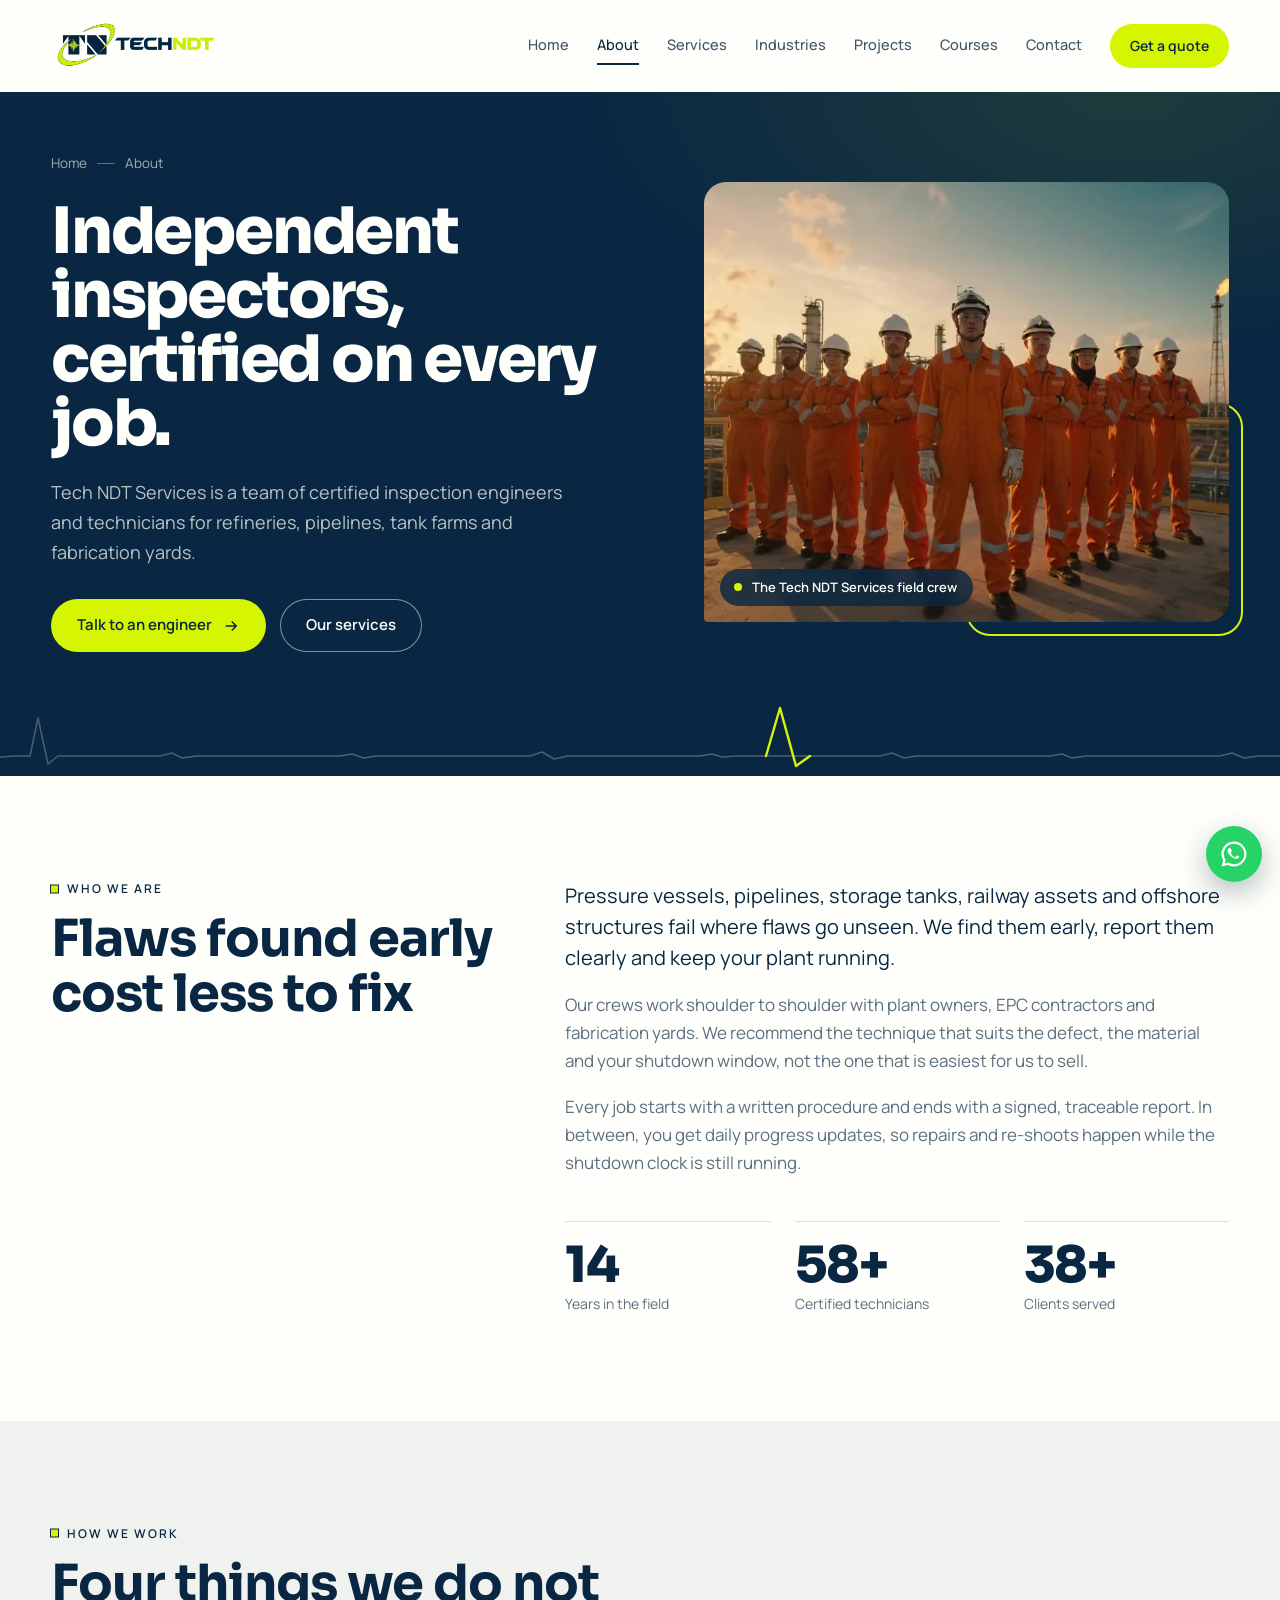
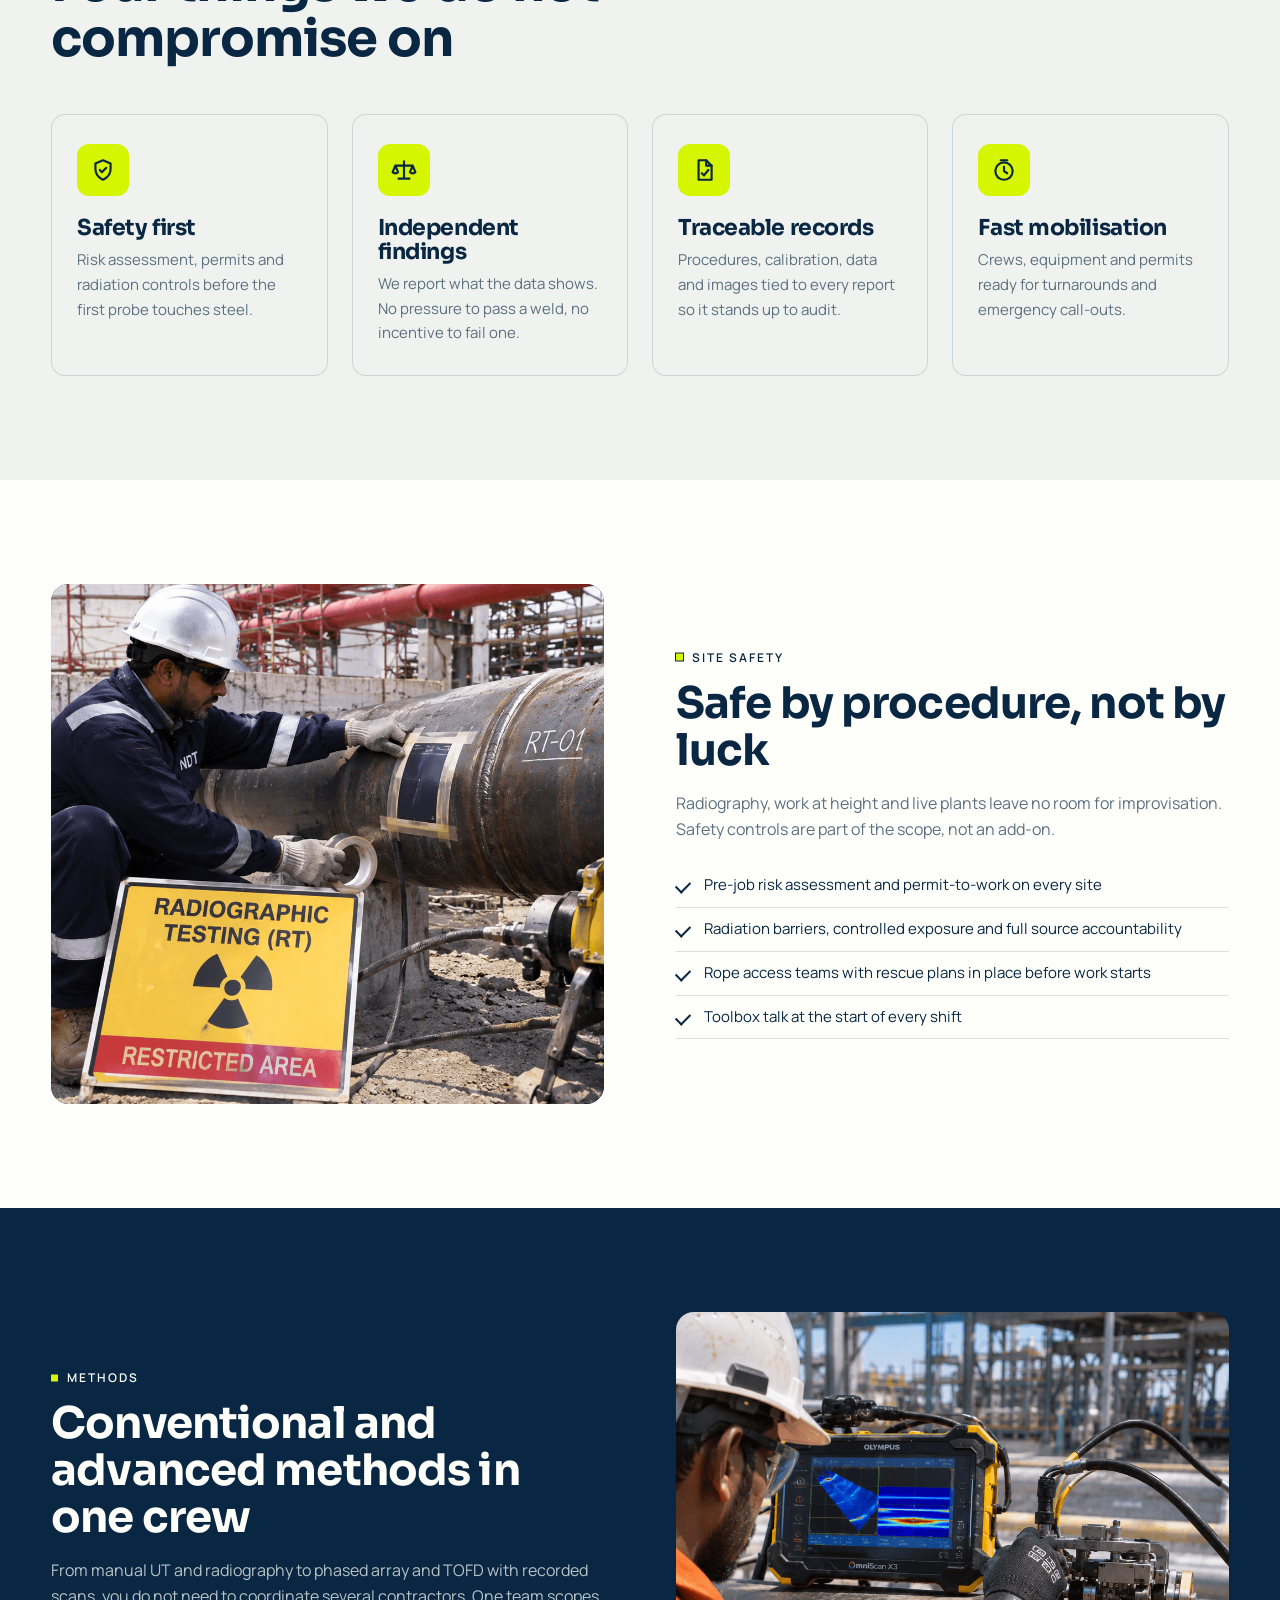
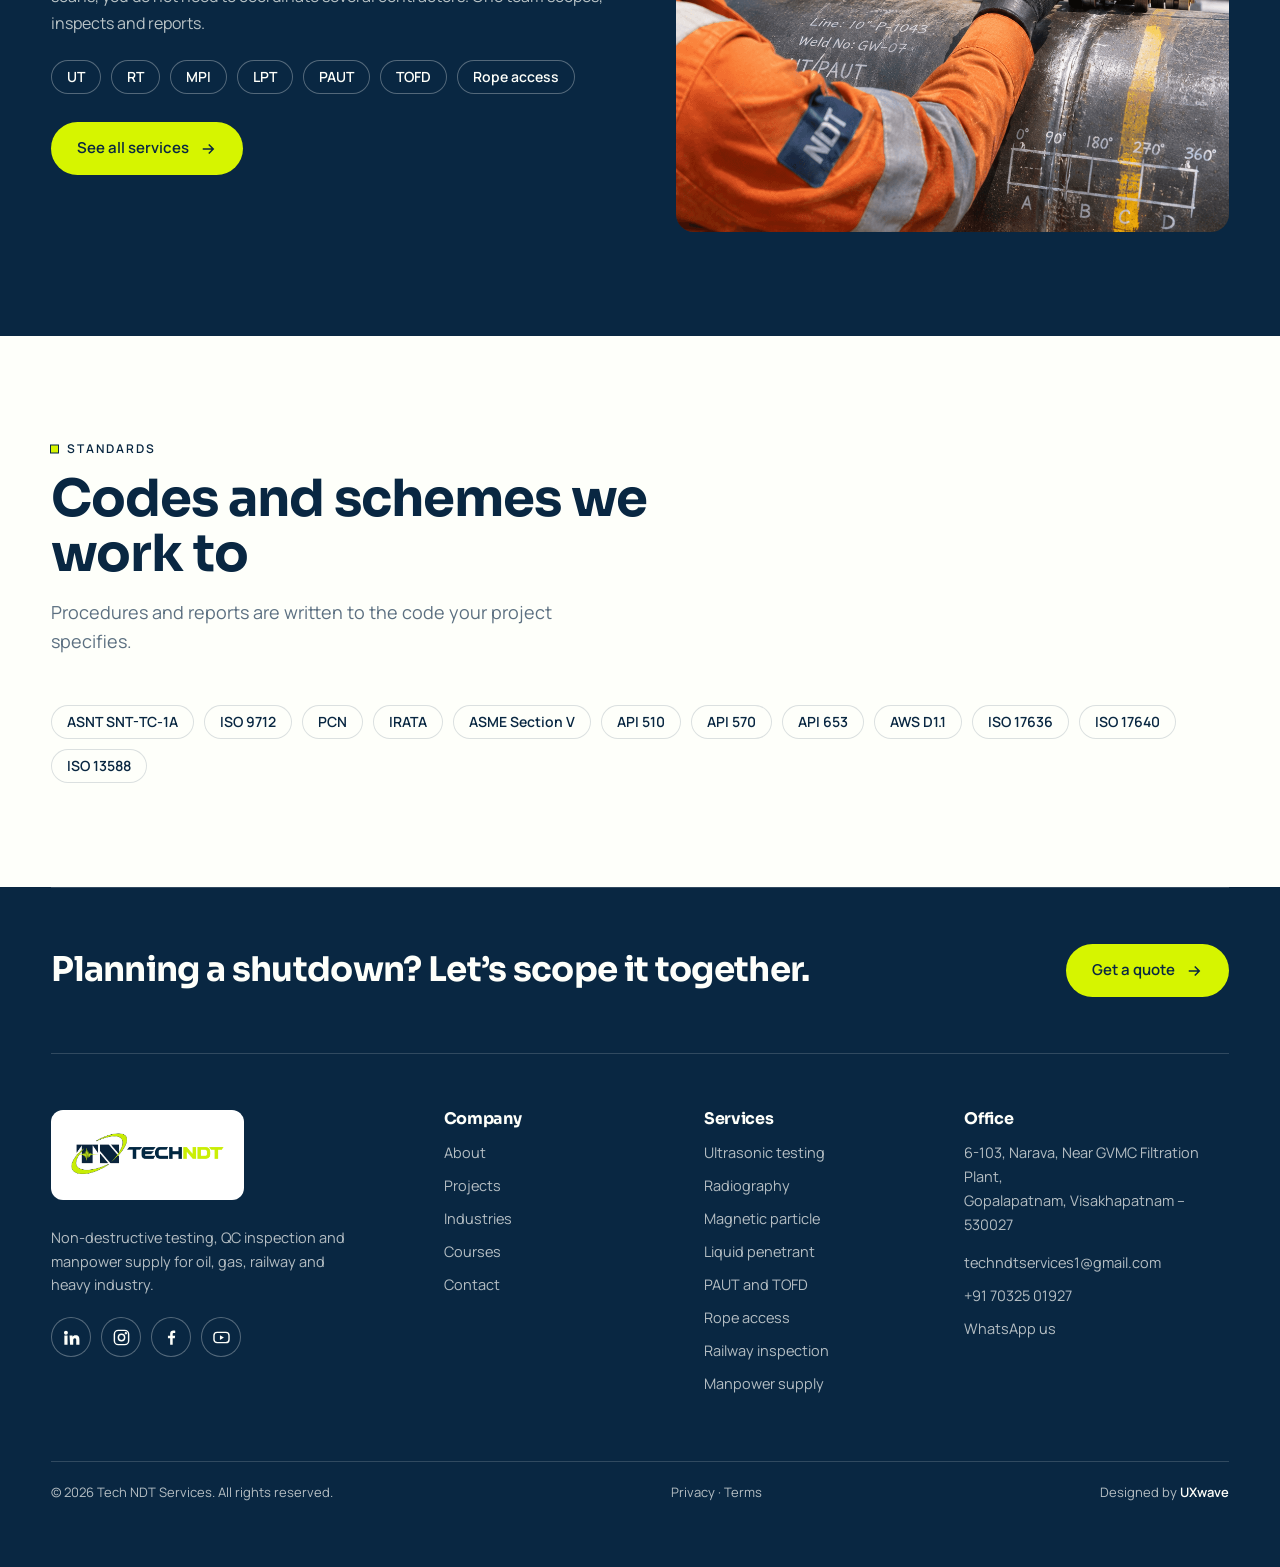
==== commit b49367f6: "Add files via upload" ====
--- a/about.html
+++ b/about.html
@@ -3,18 +3,34 @@
 <head>
 <meta charset="UTF-8">
 <meta name="viewport" content="width=device-width, initial-scale=1">
-<title>About | Tech NDT Services</title>
-<meta name="description" content="Tech NDT Services is a team of certified NDT inspectors serving refineries, pipelines, tanks and fabrication yards across India.">
+<title>About Tech NDT Services | Certified NDT Inspectors, India</title>
+<meta name="description" content="Tech NDT Services is a Visakhapatnam team of certified NDT inspectors serving refineries, pipelines, tanks, railways and fabrication yards in India and abroad.">
+<meta name="robots" content="index, follow, max-image-preview:large, max-snippet:-1, max-video-preview:-1">
+<link rel="canonical" href="https://YOUR-DOMAIN.com/about.html">
+<link rel="alternate" hreflang="en" href="https://YOUR-DOMAIN.com/about.html">
+<link rel="alternate" hreflang="x-default" href="https://YOUR-DOMAIN.com/about.html">
+<meta name="author" content="Tech NDT Services">
+<meta name="theme-color" content="#092742">
+<meta name="geo.region" content="IN-AP"><meta name="geo.placename" content="Visakhapatnam">
+<meta property="og:type" content="website"><meta property="og:site_name" content="Tech NDT Services"><meta property="og:locale" content="en_IN">
+<meta property="og:title" content="About Tech NDT Services | Certified NDT Inspectors, India"><meta property="og:description" content="Tech NDT Services is a Visakhapatnam team of certified NDT inspectors serving refineries, pipelines, tanks, railways and fabrication yards in India and abroad."><meta property="og:url" content="https://YOUR-DOMAIN.com/about.html">
+<meta property="og:image" content="https://YOUR-DOMAIN.com/assets/og-image.jpg"><meta property="og:image:width" content="1200"><meta property="og:image:height" content="630"><meta property="og:image:alt" content="Tech NDT Services: NDT inspection, QC and manpower, Visakhapatnam">
+<meta name="twitter:card" content="summary_large_image"><meta name="twitter:title" content="About Tech NDT Services | Certified NDT Inspectors, India"><meta name="twitter:description" content="Tech NDT Services is a Visakhapatnam team of certified NDT inspectors serving refineries, pipelines, tanks, railways and fabrication yards in India and abroad."><meta name="twitter:image" content="https://YOUR-DOMAIN.com/assets/og-image.jpg">
+<link rel="icon" href="favicon.ico" sizes="any">
+<link rel="icon" type="image/png" sizes="32x32" href="favicon-32.png">
+<link rel="icon" type="image/png" sizes="16x16" href="favicon-16.png">
+<link rel="apple-touch-icon" sizes="180x180" href="apple-touch-icon.png">
+<link rel="manifest" href="site.webmanifest">
 <link rel="preconnect" href="https://fonts.googleapis.com"><link rel="preconnect" href="https://fonts.gstatic.com" crossorigin>
 <link href="https://fonts.googleapis.com/css2?family=Sora:wght@500;600;700;800&family=Manrope:wght@400;500;600;700&display=swap" rel="stylesheet">
-<link rel="icon" type="image/svg+xml" href="assets/logo-mark.svg">
 <link rel="stylesheet" href="styles.css">
 <link rel="stylesheet" href="pages.css">
+<script type="application/ld+json">{"@context":"https://schema.org","@graph":[{"@type":"BreadcrumbList","itemListElement":[{"@type":"ListItem","position":1,"name":"Home","item":"https://YOUR-DOMAIN.com/"},{"@type":"ListItem","position":2,"name":"About","item":"https://YOUR-DOMAIN.com/about.html"}]},{"@type":"WebPage","@id":"https://YOUR-DOMAIN.com/about.html#webpage","url":"https://YOUR-DOMAIN.com/about.html","name":"About Tech NDT Services | Certified NDT Inspectors, India","description":"Tech NDT Services is a Visakhapatnam team of certified NDT inspectors serving refineries, pipelines, tanks, railways and fabrication yards in India and abroad.","isPartOf":{"@id":"https://YOUR-DOMAIN.com/#website"},"about":{"@id":"https://YOUR-DOMAIN.com/#business"},"inLanguage":"en"}]}</script>
 </head>
 <body class="inner">
 <header class="header" id="header">
   <div class="container header__in">
-    <a href="index.html" class="logo" aria-label="Tech NDT Services"><svg class="logo__mark" viewBox="0 0 36 36" aria-hidden="true"><path d="M5 20h6l3-9 5 16 3-7h9"/></svg><span class="logo__t"><span class="logo__n">Tech<b>NDT</b></span><small>Services</small></span></a>
+    <a href="index.html" class="logo" aria-label="Tech NDT Services"><img src="assets/logo.png" alt="Tech NDT Services" height="44"></a>
     <div class="nav__scrim" id="scrim"></div>
     <nav class="nav" id="nav" aria-label="Main"><div class="nav__top">Menu</div><a href="index.html">Home</a><a href="about.html" class="active">About</a><a href="services.html">Services</a><a href="industries.html">Industries</a><a href="projects.html">Projects</a><a href="courses.html">Courses</a><a href="contact.html">Contact</a><div class="nav__foot"><a class="btn" href="https://wa.me/917032501927?text=Hello%20Tech%20NDT%20Services%2C%20I%20would%20like%20a%20quote%20for%20an%20NDT%20inspection.%20Please%20contact%20me%20to%20discuss%20the%20scope." target="_blank" rel="noopener"><svg viewBox="0 0 24 24" aria-hidden="true"><path d="M12 2a10 10 0 0 0-8.6 15.1L2 22l5-1.3A10 10 0 1 0 12 2zm0 18.2a8.2 8.2 0 0 1-4.2-1.2l-.3-.2-3 .8.8-2.9-.2-.3A8.2 8.2 0 1 1 12 20.2zm4.5-6.1c-.2-.1-1.5-.7-1.7-.8-.2-.1-.4-.1-.6.1l-.8 1c-.1.2-.3.2-.5.1-.7-.4-1.5-.7-2.3-1.6-.6-.7-1-1.4-1.1-1.6-.1-.2 0-.4.1-.5l.4-.5c.1-.1.2-.3.2-.4.1-.2 0-.3 0-.4l-.8-1.8c-.2-.5-.4-.4-.6-.4h-.5c-.2 0-.4.1-.6.3-.2.2-.8.8-.8 1.9s.8 2.2.9 2.3c.1.2 1.6 2.4 3.9 3.4 1.4.6 1.9.6 2.6.5.4-.1 1.5-.6 1.7-1.2.2-.6.2-1.1.1-1.2l-.5-.3z"/></svg> Chat on WhatsApp</a><a class="nav__call" href="tel:+917032501927">Call +91 70325 01927</a><small>Visakhapatnam. Mon to Sat, 9:00 to 18:00</small></div></nav>
     <a href="https://wa.me/917032501927?text=Hello%20Tech%20NDT%20Services%2C%20I%20would%20like%20a%20quote%20for%20an%20NDT%20inspection.%20Please%20contact%20me%20to%20discuss%20the%20scope." target="_blank" rel="noopener" class="btn btn--sm">Get a quote</a>
@@ -106,19 +122,8 @@
   </div>
 </section>
 
-<footer class="footer">
-  <div class="container">
-    <div class="footer__cta"><h3>Planning a shutdown? Let’s scope it together.</h3><a href="https://wa.me/917032501927?text=Hello%20Tech%20NDT%20Services%2C%20I%20would%20like%20a%20quote%20for%20an%20NDT%20inspection.%20Please%20contact%20me%20to%20discuss%20the%20scope." target="_blank" rel="noopener" class="btn">Get a quote <svg viewBox="0 0 24 24"><path d="M5 12h14M13 6l6 6-6 6"/></svg></a></div>
-    <div class="footer__in">
-      <div><a href="index.html" class="logo" aria-label="Tech NDT Services"><svg class="logo__mark" viewBox="0 0 36 36" aria-hidden="true"><path d="M5 20h6l3-9 5 16 3-7h9"/></svg><span class="logo__t"><span class="logo__n">Tech<b>NDT</b></span><small>Services</small></span></a><p>Non-destructive testing, QC inspection and manpower supply for oil, gas, railway and heavy industry.</p><div class="soc"><a href="#" data-social="linkedin" target="_blank" rel="noopener" aria-label="LinkedIn"><svg viewBox="0 0 24 24"><path d="M4.98 3.5a2.5 2.5 0 1 1 0 5 2.5 2.5 0 0 1 0-5zM3 9.5h4V21H3zM9.5 9.5h3.8v1.6c.6-1 1.9-1.9 3.9-1.9 4 0 4.8 2.6 4.8 6V21h-4v-5.1c0-1.3 0-2.9-1.8-2.9s-2 1.4-2 2.8V21h-4z"/></svg></a><a href="#" data-social="instagram" target="_blank" rel="noopener" aria-label="Instagram"><svg class="s" viewBox="0 0 24 24"><rect x="3" y="3" width="18" height="18" rx="5"/><circle cx="12" cy="12" r="4"/><circle cx="17.5" cy="6.5" r=".6" fill="currentColor"/></svg></a><a href="#" data-social="facebook" target="_blank" rel="noopener" aria-label="Facebook"><svg viewBox="0 0 24 24"><path d="M13.5 21v-8h2.7l.4-3.2h-3.1V7.8c0-.9.3-1.5 1.6-1.5h1.6V3.4c-.3 0-1.3-.1-2.4-.1-2.4 0-4 1.4-4 4.1v2.4H7.5V13h2.8v8z"/></svg></a><a href="#" data-social="youtube" target="_blank" rel="noopener" aria-label="YouTube"><svg class="s" viewBox="0 0 24 24"><rect x="2.5" y="5.5" width="19" height="13" rx="4"/><path d="M10 9l5 3-5 3z" fill="currentColor" stroke="none"/></svg></a></div></div>
-      <div><h4>Company</h4><a href="about.html">About</a><a href="projects.html">Projects</a><a href="industries.html">Industries</a><a href="courses.html">Courses</a><a href="contact.html">Contact</a></div>
-      <div><h4>Services</h4><a href="services.html#ut">Ultrasonic testing</a><a href="services.html#rt">Radiography</a><a href="services.html#mpi">Magnetic particle</a><a href="services.html#lpt">Liquid penetrant</a><a href="services.html#paut">PAUT and TOFD</a><a href="services.html#rope">Rope access</a><a href="services.html#railway">Railway inspection</a><a href="services.html#manpower">Manpower supply</a></div>
-      <div><h4>Office</h4><p>6-103, Narava, Near GVMC Filtration Plant,<br>Gopalapatnam, Visakhapatnam – 530027</p><p><a href="mailto:techndtservices1@gmail.com">techndtservices1@gmail.com</a><a href="tel:+917032501927">+91 70325 01927</a><a href="https://wa.me/917032501927?text=Hello%20Tech%20NDT%20Services%2C%20I%20would%20like%20to%20enquire." target="_blank" rel="noopener">WhatsApp us</a></p></div>
-    </div>
-    <div class="footer__bot"><span>&copy; <span id="yr"></span> Tech NDT Services. All rights reserved.</span><span>Privacy &middot; Terms</span></div>
-  </div>
-</footer>
-<a class="wa" href="https://wa.me/917032501927?text=Hello%20Tech%20NDT%20Services%2C%20I%20would%20like%20to%20enquire." target="_blank" rel="noopener" aria-label="Chat on WhatsApp"><svg viewBox="0 0 24 24" aria-hidden="true"><path d="M12 2a10 10 0 0 0-8.6 15.1L2 22l5-1.3A10 10 0 1 0 12 2zm0 18.2a8.2 8.2 0 0 1-4.2-1.2l-.3-.2-3 .8.8-2.9-.2-.3A8.2 8.2 0 1 1 12 20.2zm4.5-6.1c-.2-.1-1.5-.7-1.7-.8-.2-.1-.4-.1-.6.1l-.8 1c-.1.2-.3.2-.5.1-.7-.4-1.5-.7-2.3-1.6-.6-.7-1-1.4-1.1-1.6-.1-.2 0-.4.1-.5l.4-.5c.1-.1.2-.3.2-.4.1-.2 0-.3 0-.4l-.8-1.8c-.2-.5-.4-.4-.6-.4h-.5c-.2 0-.4.1-.6.3-.2.2-.8.8-.8 1.9s.8 2.2.9 2.3c.1.2 1.6 2.4 3.9 3.4 1.4.6 1.9.6 2.6.5.4-.1 1.5-.6 1.7-1.2.2-.6.2-1.1.1-1.2l-.5-.3z"/></svg></a>
+<div id="site-footer" data-cta-title="Planning a shutdown? Let’s scope it together." data-cta-label="Get a quote" data-cta-href="https://wa.me/917032501927?text=Hello%20Tech%20NDT%20Services%2C%20I%20would%20like%20a%20quote%20for%20an%20NDT%20inspection.%20Please%20contact%20me%20to%20discuss%20the%20scope."></div>
+<script src="footer.js"></script>
 <script src="page.js"></script>
 </body>
 </html>
--- a/styles.css
+++ b/styles.css
@@ -160,7 +160,7 @@
 
 @media(max-width:1000px){
 .grid-4,.steps{grid-template-columns:repeat(2,1fr)}.about__in,.contact__in,.faq{grid-template-columns:1fr;gap:44px}
-.about__media{height:460px}.svc{flex-basis:calc((100% - 20px)/2)}.proj-grid{grid-template-columns:1fr}.proj{height:320px}.footer__in{grid-template-columns:1fr 1fr}}
+.about__media{height:460px}.svc{flex-basis:calc((100% - 20px)/2)}.proj-grid{grid-template-columns:1fr}.proj{height:320px}.footer__in{grid-template-columns:repeat(2,minmax(0,1fr))}}
 @media(max-width:760px){
 :root{--hh:64px}section{padding:72px 0}.header__in{gap:10px}
 .grid-3{grid-template-columns:1fr}.svc{flex-basis:86%}.sec-head{flex-direction:column;align-items:flex-start}
@@ -250,3 +250,58 @@
 .nav .nav__foot .nav__call{opacity:1;padding:13px;border:0;font-size:15px}
 }
 .logo{white-space:nowrap}.logo__n{white-space:nowrap}
+
+/* Mobile: no sideways overflow, footer fits the screen */
+html,body{overflow-x:clip}
+.footer a{overflow-wrap:anywhere}
+@media(max-width:760px){
+.footer__in{grid-template-columns:repeat(2,minmax(0,1fr));gap:32px 20px;padding:44px 0}
+.footer__in>div:first-child,.footer__in>div:last-child{grid-column:1/-1}
+}
+@media(max-width:380px){.info li{flex-direction:column;gap:4px}.info b{width:auto}.info span{overflow-wrap:anywhere}}
+
+/* Arrows: SVG, exactly centred */
+.arrows button{display:grid;place-items:center;padding:0;line-height:0}
+.arrows button svg{width:20px;height:20px;fill:none;stroke:currentColor;stroke-width:2;stroke-linecap:round;stroke-linejoin:round;display:block}
+@media(max-width:1100px){
+.nav>a::after{content:"";width:18px;height:18px;margin-left:auto;flex:none;background:currentColor;-webkit-mask:url("data:image/svg+xml,%3Csvg xmlns='http://www.w3.org/2000/svg' viewBox='0 0 24 24'%3E%3Cpath d='M5 12h14M13 6l6 6-6 6' fill='none' stroke='black' stroke-width='2' stroke-linecap='round' stroke-linejoin='round'/%3E%3C/svg%3E") center/contain no-repeat;mask:url("data:image/svg+xml,%3Csvg xmlns='http://www.w3.org/2000/svg' viewBox='0 0 24 24'%3E%3Cpath d='M5 12h14M13 6l6 6-6 6' fill='none' stroke='black' stroke-width='2' stroke-linecap='round' stroke-linejoin='round'/%3E%3C/svg%3E") center/contain no-repeat}
+}
+
+/* Footer CTA button: keep it a flex button so the arrow sits dead centre */
+.footer .btn{display:inline-flex;align-items:center;justify-content:center;gap:10px;font-size:15px;margin:0}
+.footer .btn svg{display:block;flex:none}
+
+/* Logo image (assets/logo.png) */
+.logo img{height:44px;width:auto;max-width:210px;display:block}
+@media(max-width:560px){.logo img{height:38px}}
+.footer .logo{display:inline-block;background:#fff;padding:10px 14px;border-radius:12px;margin:0 0 4px}
+.footer .logo img{height:42px}
+.footer__bot .credit{display:inline;margin:0;font-size:inherit;font-weight:600;color:var(--paper)}
+.footer__bot .credit:hover{color:var(--or)}
+
+/* Shared footer placeholder (shown until footer.html loads) */
+#site-footer:empty{min-height:640px;background:var(--ink)}
+.footer__bot{flex-wrap:wrap;gap:8px 24px}
+.footer__bot{padding-bottom:64px}
+
+/* Bigger logo */
+:root{--hh:80px}
+.logo img{height:58px;max-width:260px}
+.footer .logo img{height:54px}
+@media(max-width:1100px){.nav{padding-top:100px}}
+@media(max-width:760px){:root{--hh:68px}.logo img{height:46px;max-width:200px}.footer .logo img{height:48px}}
+
+/* Logo, bigger again */
+:root{--hh:92px}
+.logo img{height:72px;max-width:340px;object-fit:contain}
+.footer .logo img{height:70px}
+@media(max-width:1100px){.nav{padding-top:112px}}
+@media(max-width:760px){:root{--hh:78px}.logo img{height:56px;max-width:min(240px,62vw)}.footer .logo img{height:58px}}
+
+/* Where we work */
+.cov{display:grid;grid-template-columns:1fr 1.1fr;gap:56px;align-items:center}
+.cov__g{display:grid;gap:26px}.cov__g h3{font-size:17px;margin-bottom:12px}
+.cov__c{display:flex;flex-wrap:wrap;gap:8px}
+.cov__c span{padding:8px 16px;border-radius:999px;box-shadow:inset 0 0 0 1px var(--line);font-size:14px;font-weight:600}
+.cov__c--int span{background:var(--or);box-shadow:none;color:var(--ink)}
+@media(max-width:1000px){.cov{grid-template-columns:1fr;gap:30px}}
